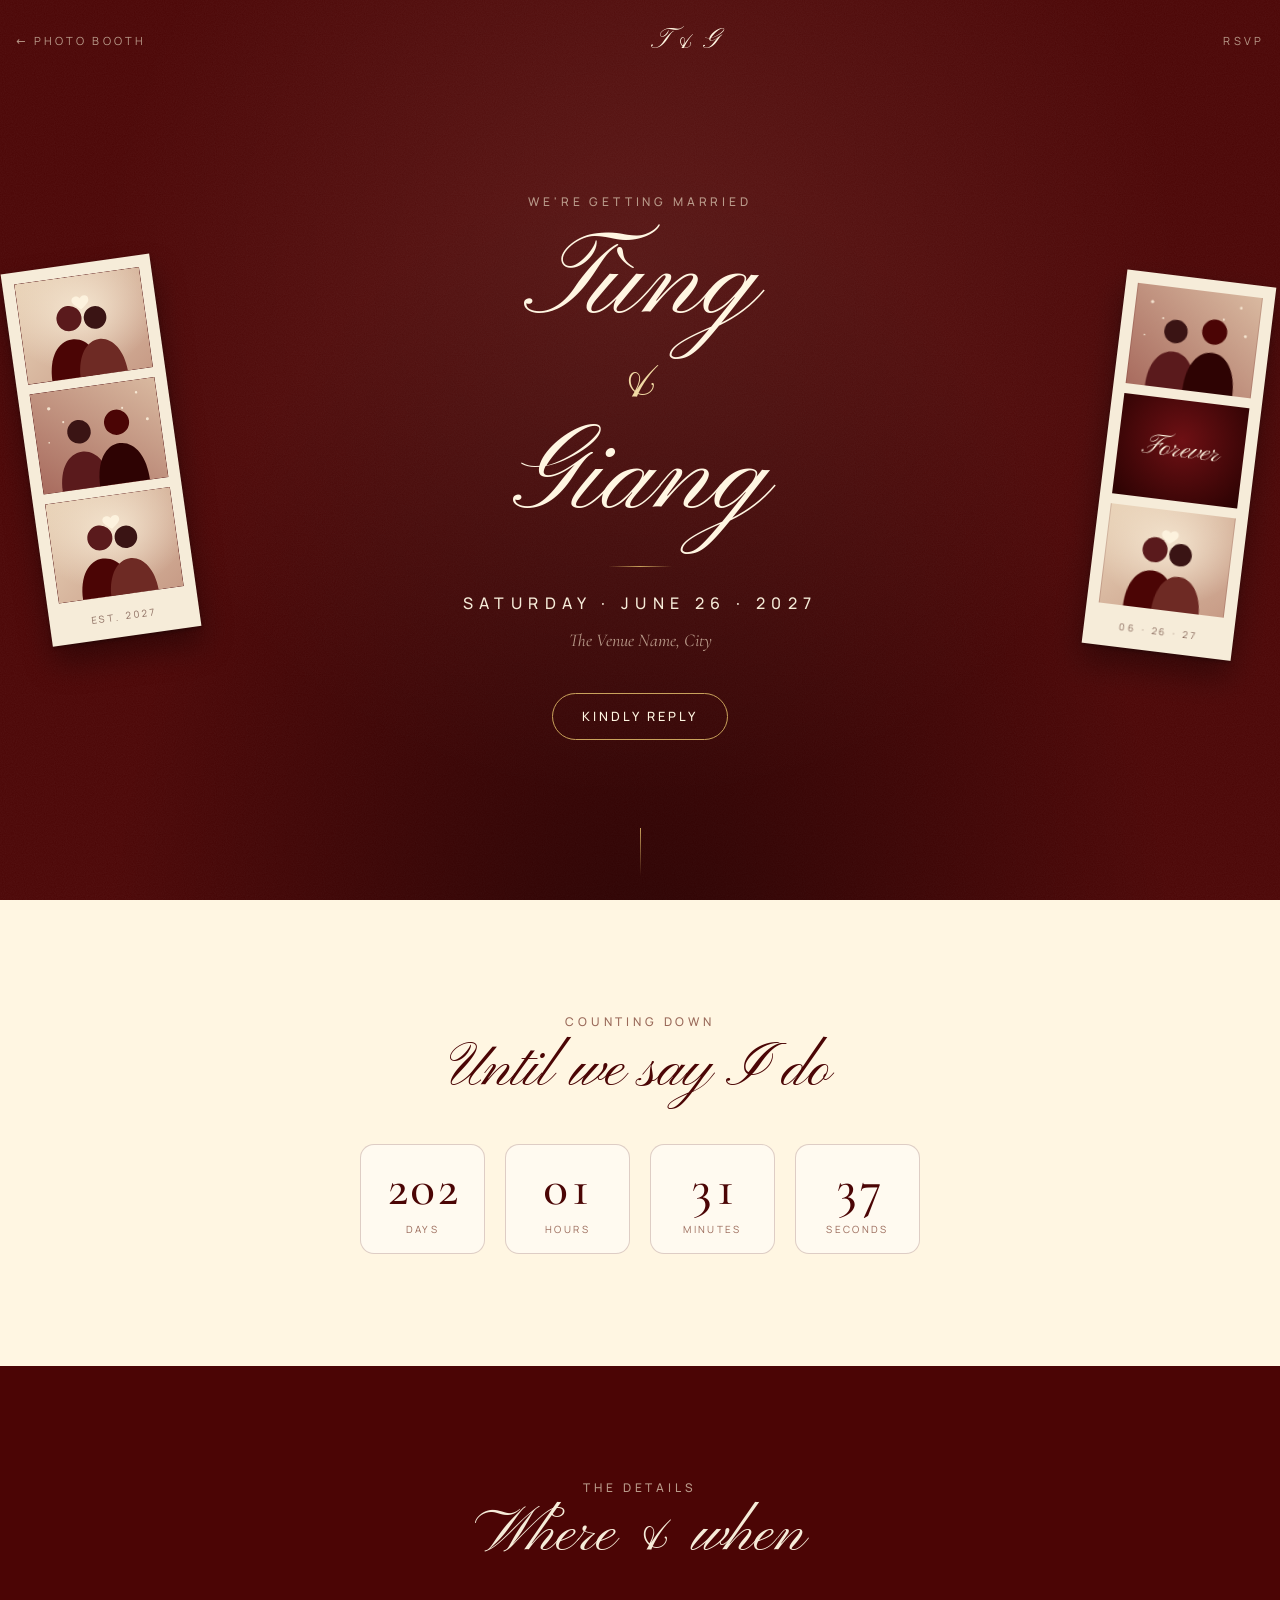
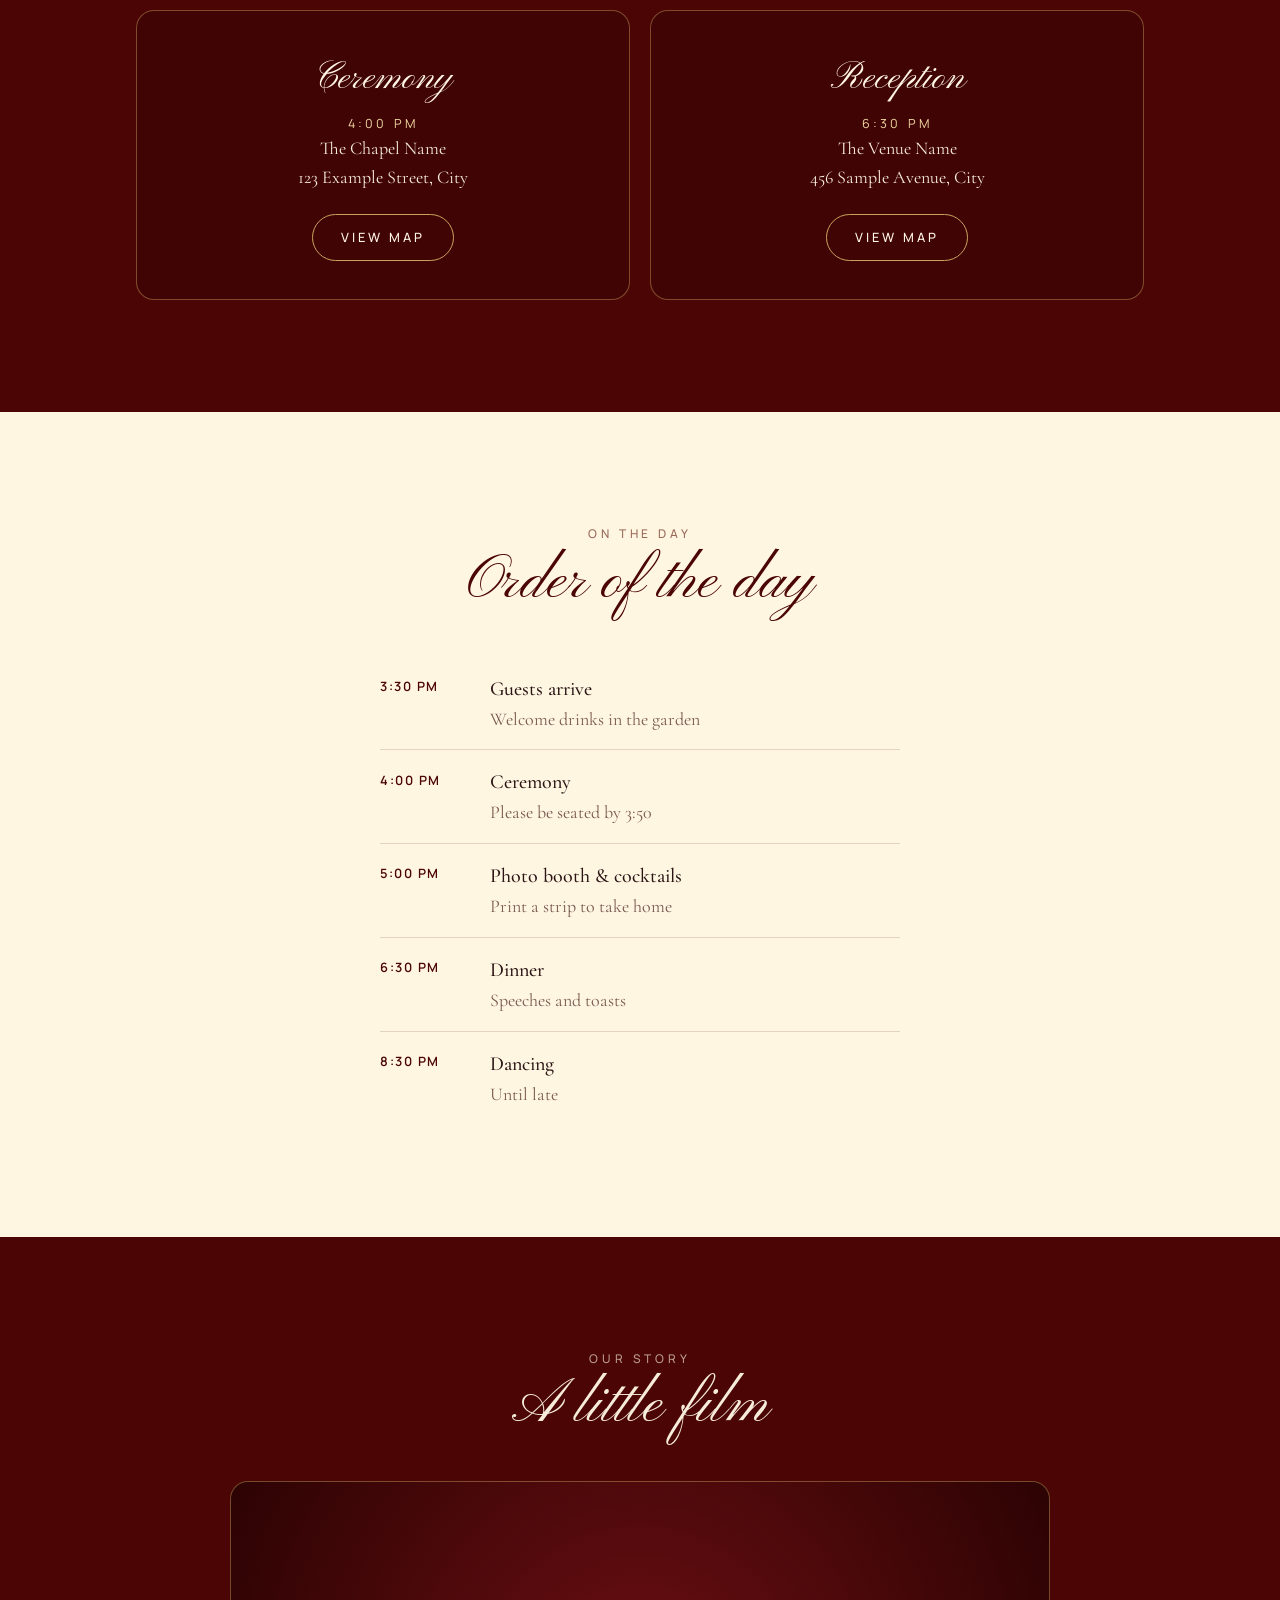
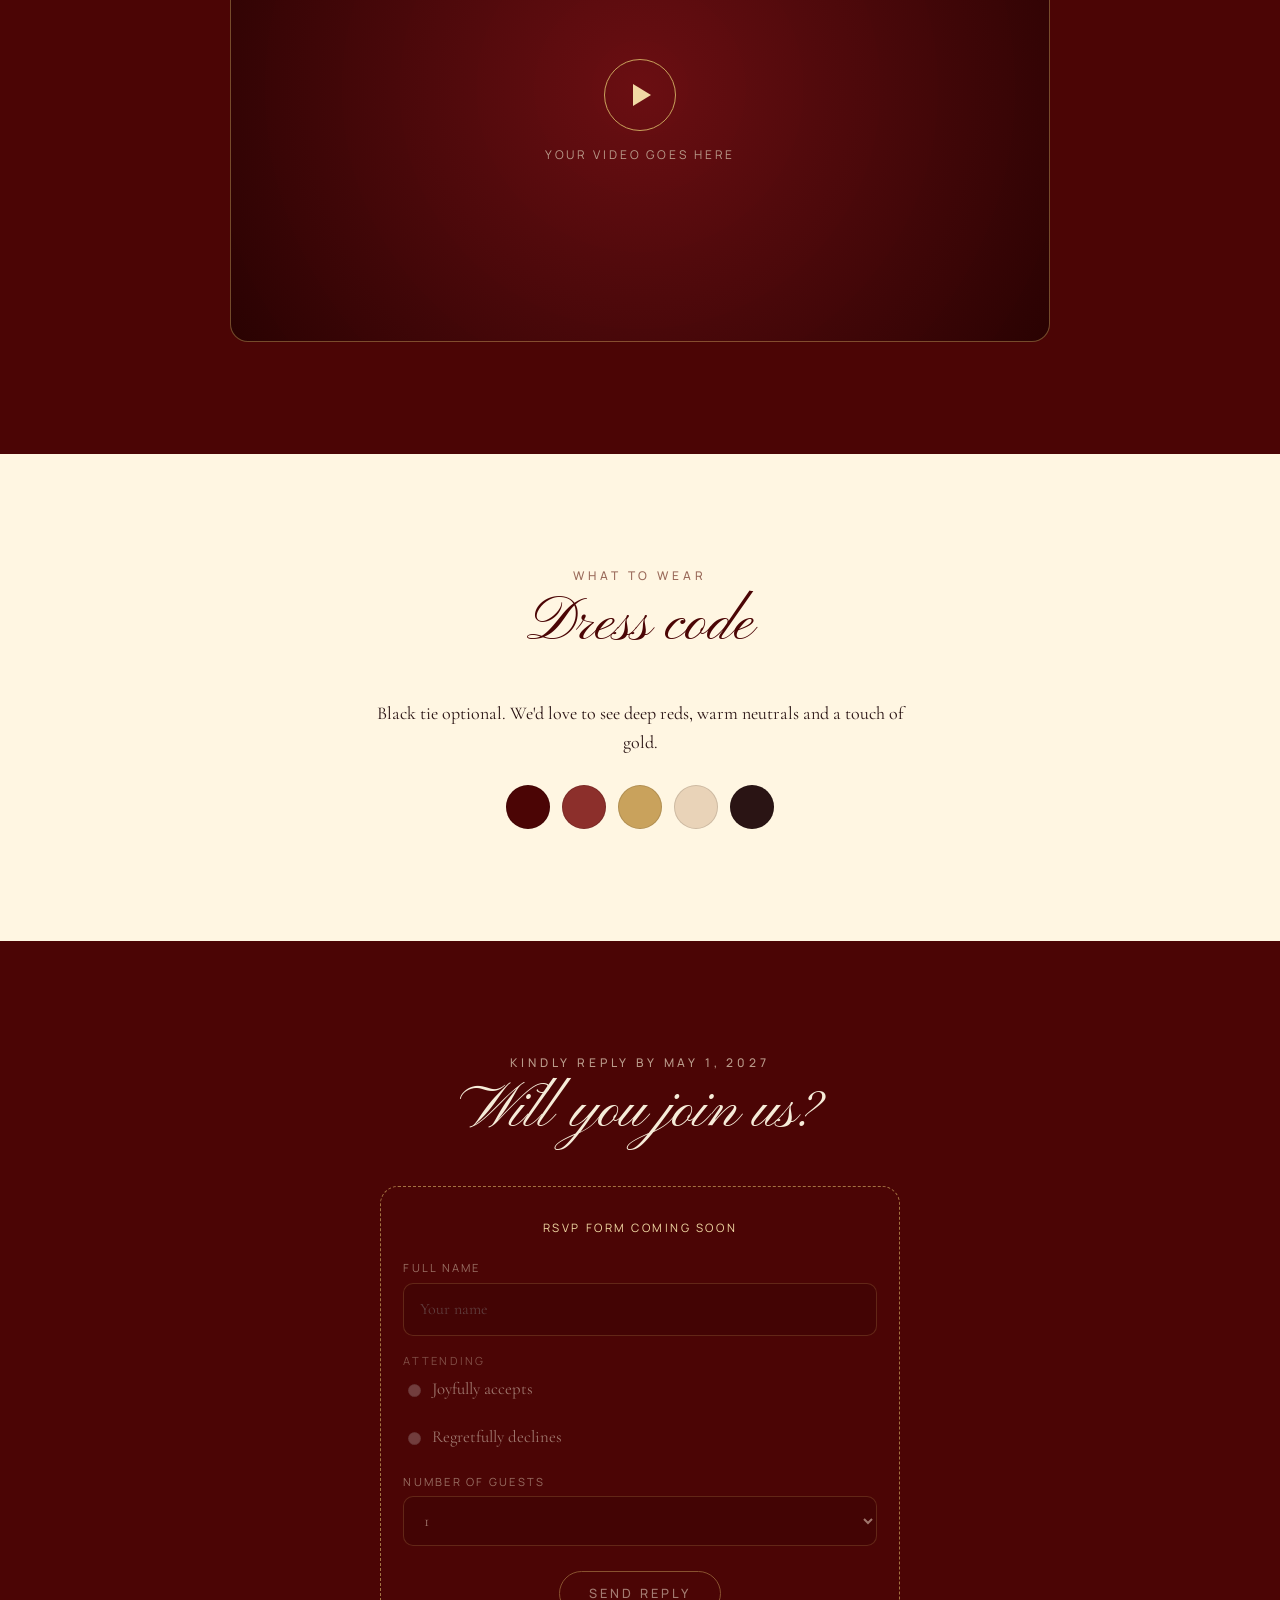
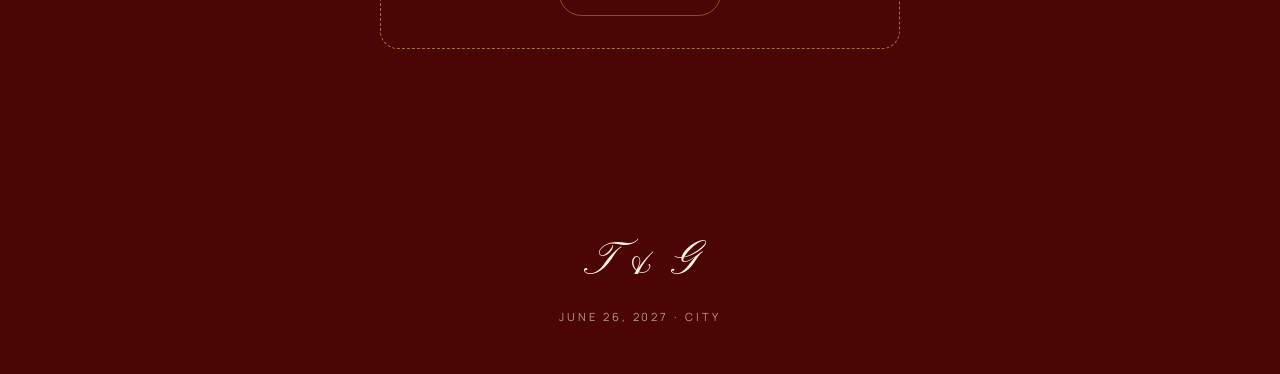
==== src/invitation.html @ 7f72bdf6 "Rebuild site as a static photo-booth save-the-date Replace the previous template clone with hand-wri" ====
<!doctype html>
<html lang="en">
<head>
  <meta charset="utf-8">
  <meta name="viewport" content="width=device-width, initial-scale=1">
  <!-- PLACEHOLDER: names -->
  <title>Tùng &amp; Giang · Invitation</title>
  <meta name="description" content="Join us for our wedding celebration.">
  <meta name="theme-color" content="#4b0505">
  <link rel="icon" href="data:image/svg+xml,%3Csvg xmlns=%27http://www.w3.org/2000/svg%27 viewBox=%270 0 64 64%27%3E%3Ccircle cx=%2732%27 cy=%2732%27 r=%2730%27 fill=%27%234b0505%27 stroke=%27%23c9a25c%27 stroke-width=%273%27/%3E%3Cpath d=%27M32 46s-14-8-14-17a7 7 0 0 1 14-2 7 7 0 0 1 14 2c0 9-14 17-14 17z%27 fill=%27%23f6ecd9%27/%3E%3C/svg%3E">
  <link rel="stylesheet" href="assets/css/fonts.css">
  <link rel="stylesheet" href="assets/css/style.css">
  <script>document.documentElement.classList.add("js");</script>
</head>
<body>
  <nav class="topbar" aria-label="Site">
    <a href="index.html">← Photo booth</a>
    <!-- PLACEHOLDER: initials -->
    <span class="monogram" aria-hidden="true">T &amp; G</span>
    <a href="#rsvp">RSVP</a>
  </nav>

  <main>
    <!-- Hero ------------------------------------------------------------- -->
    <header class="hero">
      <div class="hero__strip hero__strip--left" aria-hidden="true">
        <div class="strip">
          <div class="strip__frame"><img src="assets/img/photo-1.svg" alt=""></div>
          <div class="strip__frame"><img src="assets/img/photo-2.svg" alt=""></div>
          <div class="strip__frame"><img src="assets/img/photo-1.svg" alt=""></div>
          <p class="strip__caption">Est. 2027</p>
        </div>
      </div>

      <div>
        <p class="eyebrow" data-enter style="--i:0">We're getting married</p>
        <!-- PLACEHOLDER: names -->
        <h1 class="hero__names" data-enter style="--i:1">Tùng <span>&amp;</span> Giang</h1>
        <hr class="divider" data-enter style="--i:2">
        <!-- PLACEHOLDER: date and place -->
        <p class="hero__date" data-enter style="--i:3">Saturday · June 26 · 2027</p>
        <p class="hero__place" data-enter style="--i:4">The Venue Name, City</p>
        <div data-enter style="--i:5">
          <a class="btn" href="#rsvp">Kindly reply</a>
        </div>
      </div>

      <div class="hero__strip hero__strip--right" aria-hidden="true">
        <div class="strip">
          <div class="strip__frame"><img src="assets/img/photo-2.svg" alt=""></div>
          <div class="strip__frame strip__frame--title"><span class="script">Forever</span></div>
          <div class="strip__frame"><img src="assets/img/photo-1.svg" alt=""></div>
          <p class="strip__caption">06 · 26 · 27</p>
        </div>
      </div>

      <span class="scroll-cue" aria-hidden="true"></span>
    </header>

    <!-- Countdown -------------------------------------------------------- -->
    <section class="section section--light" aria-labelledby="countdown-title">
      <div class="container">
        <p class="eyebrow" data-reveal>Counting down</p>
        <h2 class="section__title" id="countdown-title" data-reveal>Until we say I do</h2>
        <!-- PLACEHOLDER: ceremony start, with your time-zone offset -->
        <div class="countdown" id="countdown" data-date="2027-06-26T16:00:00+07:00" data-reveal>
          <div class="countdown__unit"><span class="countdown__value" data-unit="days">--</span><span class="countdown__label">Days</span></div>
          <div class="countdown__unit"><span class="countdown__value" data-unit="hours">--</span><span class="countdown__label">Hours</span></div>
          <div class="countdown__unit"><span class="countdown__value" data-unit="minutes">--</span><span class="countdown__label">Minutes</span></div>
          <div class="countdown__unit"><span class="countdown__value" data-unit="seconds">--</span><span class="countdown__label">Seconds</span></div>
        </div>
      </div>
    </section>

    <!-- Details ---------------------------------------------------------- -->
    <section class="section" aria-labelledby="details-title">
      <div class="container">
        <p class="eyebrow" data-reveal>The details</p>
        <h2 class="section__title" id="details-title" data-reveal>Where &amp; when</h2>
        <!-- PLACEHOLDER: event details and map links -->
        <div class="cards">
          <article class="card" data-reveal>
            <h3>Ceremony</h3>
            <p class="card__time">4:00 PM</p>
            <p>The Chapel Name</p>
            <p>123 Example Street, City</p>
            <a class="btn" href="#">View map</a>
          </article>
          <article class="card" data-reveal>
            <h3>Reception</h3>
            <p class="card__time">6:30 PM</p>
            <p>The Venue Name</p>
            <p>456 Sample Avenue, City</p>
            <a class="btn" href="#">View map</a>
          </article>
        </div>
      </div>
    </section>

    <!-- Schedule --------------------------------------------------------- -->
    <section class="section section--light" aria-labelledby="schedule-title">
      <div class="container">
        <p class="eyebrow" data-reveal>On the day</p>
        <h2 class="section__title" id="schedule-title" data-reveal>Order of the day</h2>
        <!-- PLACEHOLDER: schedule -->
        <ol class="timeline" data-reveal>
          <li><time>3:30 PM</time><div><strong>Guests arrive</strong><span>Welcome drinks in the garden</span></div></li>
          <li><time>4:00 PM</time><div><strong>Ceremony</strong><span>Please be seated by 3:50</span></div></li>
          <li><time>5:00 PM</time><div><strong>Photo booth &amp; cocktails</strong><span>Print a strip to take home</span></div></li>
          <li><time>6:30 PM</time><div><strong>Dinner</strong><span>Speeches and toasts</span></div></li>
          <li><time>8:30 PM</time><div><strong>Dancing</strong><span>Until late</span></div></li>
        </ol>
      </div>
    </section>

    <!-- Video ------------------------------------------------------------ -->
    <section class="section" aria-labelledby="video-title">
      <div class="container">
        <p class="eyebrow" data-reveal>Our story</p>
        <h2 class="section__title" id="video-title" data-reveal>A little film</h2>
        <div class="video" data-reveal>
          <!-- PLACEHOLDER: replace this block with your own video, e.g.
               <video src="assets/video/our-story.mp4" poster="assets/img/poster.jpg" controls playsinline preload="metadata"></video> -->
          <div class="video__placeholder">
            <span class="video__play" aria-hidden="true"></span>
            <span>Your video goes here</span>
          </div>
        </div>
      </div>
    </section>

    <!-- Dress code ------------------------------------------------------- -->
    <section class="section section--light" aria-labelledby="dress-title">
      <div class="container">
        <p class="eyebrow" data-reveal>What to wear</p>
        <h2 class="section__title" id="dress-title" data-reveal>Dress code</h2>
        <!-- PLACEHOLDER: dress code -->
        <p class="prose" data-reveal>Black tie optional. We'd love to see deep reds, warm neutrals and a touch of gold.</p>
        <ul class="swatches" aria-label="Suggested colours" data-reveal>
          <li style="background:#4b0505" title="Burgundy"></li>
          <li style="background:#8c2f2b" title="Garnet"></li>
          <li style="background:#c9a25c" title="Antique gold"></li>
          <li style="background:#e9d3b8" title="Champagne"></li>
          <li style="background:#2a1414" title="Espresso"></li>
        </ul>
      </div>
    </section>

    <!-- RSVP (placeholder) ----------------------------------------------- -->
    <section class="section" id="rsvp" aria-labelledby="rsvp-title">
      <div class="container">
        <p class="eyebrow" data-reveal>Kindly reply by May 1, 2027</p>
        <h2 class="section__title" id="rsvp-title" data-reveal>Will you join us?</h2>
        <!-- PLACEHOLDER: not connected yet — wire up to a form service later -->
        <form class="rsvp" data-reveal onsubmit="return false">
          <p class="rsvp__note">RSVP form coming soon</p>
          <fieldset disabled>
            <div class="field">
              <label for="rsvp-name">Full name</label>
              <input id="rsvp-name" name="name" type="text" autocomplete="name" placeholder="Your name">
            </div>
            <fieldset class="field field--choice">
              <legend>Attending</legend>
              <label><input type="radio" name="attending" value="yes"> Joyfully accepts</label>
              <label><input type="radio" name="attending" value="no"> Regretfully declines</label>
            </fieldset>
            <div class="field">
              <label for="rsvp-guests">Number of guests</label>
              <select id="rsvp-guests" name="guests">
                <option>1</option>
                <option>2</option>
              </select>
            </div>
            <button class="btn" type="submit">Send reply</button>
          </fieldset>
        </form>
      </div>
    </section>
  </main>

  <footer class="footer">
    <!-- PLACEHOLDER: initials -->
    <span class="monogram" aria-hidden="true">T &amp; G</span>
    <p>June 26, 2027 · City</p>
  </footer>

  <script src="assets/js/invitation.js"></script>
</body>
</html>
---- src/assets/css/fonts.css ----
/* Open-licence fonts (SIL OFL 1.1) from Google Fonts, self-hosted. */
@font-face {
  font-family: 'Cormorant Garamond';
  font-style: italic;
  font-weight: 400;
  font-display: swap;
  src: url(../fonts/cormorant-garamond-italic-400-latin-ext.woff2) format('woff2');
  unicode-range: U+0100-02BA, U+02BD-02C5, U+02C7-02CC, U+02CE-02D7, U+02DD-02FF, U+0304, U+0308, U+0329, U+1D00-1DBF, U+1E00-1E9F, U+1EF2-1EFF, U+2020, U+20A0-20AB, U+20AD-20C0, U+2113, U+2C60-2C7F, U+A720-A7FF;
}
@font-face {
  font-family: 'Cormorant Garamond';
  font-style: italic;
  font-weight: 400;
  font-display: swap;
  src: url(../fonts/cormorant-garamond-italic-400-latin.woff2) format('woff2');
  unicode-range: U+0000-00FF, U+0131, U+0152-0153, U+02BB-02BC, U+02C6, U+02DA, U+02DC, U+0304, U+0308, U+0329, U+2000-206F, U+20AC, U+2122, U+2191, U+2193, U+2212, U+2215, U+FEFF, U+FFFD;
}
@font-face {
  font-family: 'Cormorant Garamond';
  font-style: normal;
  font-weight: 400;
  font-display: swap;
  src: url(../fonts/cormorant-garamond-normal-400-latin-ext.woff2) format('woff2');
  unicode-range: U+0100-02BA, U+02BD-02C5, U+02C7-02CC, U+02CE-02D7, U+02DD-02FF, U+0304, U+0308, U+0329, U+1D00-1DBF, U+1E00-1E9F, U+1EF2-1EFF, U+2020, U+20A0-20AB, U+20AD-20C0, U+2113, U+2C60-2C7F, U+A720-A7FF;
}
@font-face {
  font-family: 'Cormorant Garamond';
  font-style: normal;
  font-weight: 400;
  font-display: swap;
  src: url(../fonts/cormorant-garamond-normal-400-latin.woff2) format('woff2');
  unicode-range: U+0000-00FF, U+0131, U+0152-0153, U+02BB-02BC, U+02C6, U+02DA, U+02DC, U+0304, U+0308, U+0329, U+2000-206F, U+20AC, U+2122, U+2191, U+2193, U+2212, U+2215, U+FEFF, U+FFFD;
}
@font-face {
  font-family: 'Cormorant Garamond';
  font-style: normal;
  font-weight: 500;
  font-display: swap;
  src: url(../fonts/cormorant-garamond-normal-500-latin-ext.woff2) format('woff2');
  unicode-range: U+0100-02BA, U+02BD-02C5, U+02C7-02CC, U+02CE-02D7, U+02DD-02FF, U+0304, U+0308, U+0329, U+1D00-1DBF, U+1E00-1E9F, U+1EF2-1EFF, U+2020, U+20A0-20AB, U+20AD-20C0, U+2113, U+2C60-2C7F, U+A720-A7FF;
}
@font-face {
  font-family: 'Cormorant Garamond';
  font-style: normal;
  font-weight: 500;
  font-display: swap;
  src: url(../fonts/cormorant-garamond-normal-500-latin.woff2) format('woff2');
  unicode-range: U+0000-00FF, U+0131, U+0152-0153, U+02BB-02BC, U+02C6, U+02DA, U+02DC, U+0304, U+0308, U+0329, U+2000-206F, U+20AC, U+2122, U+2191, U+2193, U+2212, U+2215, U+FEFF, U+FFFD;
}
@font-face {
  font-family: 'Manrope';
  font-style: normal;
  font-weight: 300;
  font-display: swap;
  src: url(../fonts/manrope-normal-300-latin-ext.woff2) format('woff2');
  unicode-range: U+0100-02BA, U+02BD-02C5, U+02C7-02CC, U+02CE-02D7, U+02DD-02FF, U+0304, U+0308, U+0329, U+1D00-1DBF, U+1E00-1E9F, U+1EF2-1EFF, U+2020, U+20A0-20AB, U+20AD-20C0, U+2113, U+2C60-2C7F, U+A720-A7FF;
}
@font-face {
  font-family: 'Manrope';
  font-style: normal;
  font-weight: 300;
  font-display: swap;
  src: url(../fonts/manrope-normal-300-latin.woff2) format('woff2');
  unicode-range: U+0000-00FF, U+0131, U+0152-0153, U+02BB-02BC, U+02C6, U+02DA, U+02DC, U+0304, U+0308, U+0329, U+2000-206F, U+20AC, U+2122, U+2191, U+2193, U+2212, U+2215, U+FEFF, U+FFFD;
}
@font-face {
  font-family: 'Manrope';
  font-style: normal;
  font-weight: 400;
  font-display: swap;
  src: url(../fonts/manrope-normal-400-latin-ext.woff2) format('woff2');
  unicode-range: U+0100-02BA, U+02BD-02C5, U+02C7-02CC, U+02CE-02D7, U+02DD-02FF, U+0304, U+0308, U+0329, U+1D00-1DBF, U+1E00-1E9F, U+1EF2-1EFF, U+2020, U+20A0-20AB, U+20AD-20C0, U+2113, U+2C60-2C7F, U+A720-A7FF;
}
@font-face {
  font-family: 'Manrope';
  font-style: normal;
  font-weight: 400;
  font-display: swap;
  src: url(../fonts/manrope-normal-400-latin.woff2) format('woff2');
  unicode-range: U+0000-00FF, U+0131, U+0152-0153, U+02BB-02BC, U+02C6, U+02DA, U+02DC, U+0304, U+0308, U+0329, U+2000-206F, U+20AC, U+2122, U+2191, U+2193, U+2212, U+2215, U+FEFF, U+FFFD;
}
@font-face {
  font-family: 'Manrope';
  font-style: normal;
  font-weight: 500;
  font-display: swap;
  src: url(../fonts/manrope-normal-500-latin-ext.woff2) format('woff2');
  unicode-range: U+0100-02BA, U+02BD-02C5, U+02C7-02CC, U+02CE-02D7, U+02DD-02FF, U+0304, U+0308, U+0329, U+1D00-1DBF, U+1E00-1E9F, U+1EF2-1EFF, U+2020, U+20A0-20AB, U+20AD-20C0, U+2113, U+2C60-2C7F, U+A720-A7FF;
}
@font-face {
  font-family: 'Manrope';
  font-style: normal;
  font-weight: 500;
  font-display: swap;
  src: url(../fonts/manrope-normal-500-latin.woff2) format('woff2');
  unicode-range: U+0000-00FF, U+0131, U+0152-0153, U+02BB-02BC, U+02C6, U+02DA, U+02DC, U+0304, U+0308, U+0329, U+2000-206F, U+20AC, U+2122, U+2191, U+2193, U+2212, U+2215, U+FEFF, U+FFFD;
}
@font-face {
  font-family: 'Manrope';
  font-style: normal;
  font-weight: 600;
  font-display: swap;
  src: url(../fonts/manrope-normal-600-latin-ext.woff2) format('woff2');
  unicode-range: U+0100-02BA, U+02BD-02C5, U+02C7-02CC, U+02CE-02D7, U+02DD-02FF, U+0304, U+0308, U+0329, U+1D00-1DBF, U+1E00-1E9F, U+1EF2-1EFF, U+2020, U+20A0-20AB, U+20AD-20C0, U+2113, U+2C60-2C7F, U+A720-A7FF;
}
@font-face {
  font-family: 'Manrope';
  font-style: normal;
  font-weight: 600;
  font-display: swap;
  src: url(../fonts/manrope-normal-600-latin.woff2) format('woff2');
  unicode-range: U+0000-00FF, U+0131, U+0152-0153, U+02BB-02BC, U+02C6, U+02DA, U+02DC, U+0304, U+0308, U+0329, U+2000-206F, U+20AC, U+2122, U+2191, U+2193, U+2212, U+2215, U+FEFF, U+FFFD;
}
@font-face {
  font-family: 'Pinyon Script';
  font-style: normal;
  font-weight: 400;
  font-display: swap;
  src: url(../fonts/pinyon-script-normal-400-latin-ext.woff2) format('woff2');
  unicode-range: U+0100-02BA, U+02BD-02C5, U+02C7-02CC, U+02CE-02D7, U+02DD-02FF, U+0304, U+0308, U+0329, U+1D00-1DBF, U+1E00-1E9F, U+1EF2-1EFF, U+2020, U+20A0-20AB, U+20AD-20C0, U+2113, U+2C60-2C7F, U+A720-A7FF;
}
@font-face {
  font-family: 'Pinyon Script';
  font-style: normal;
  font-weight: 400;
  font-display: swap;
  src: url(../fonts/pinyon-script-normal-400-latin.woff2) format('woff2');
  unicode-range: U+0000-00FF, U+0131, U+0152-0153, U+02BB-02BC, U+02C6, U+02DA, U+02DC, U+0304, U+0308, U+0329, U+2000-206F, U+20AC, U+2122, U+2191, U+2193, U+2212, U+2215, U+FEFF, U+FFFD;
}
@font-face {
  font-family: 'Oranienbaum';
  font-style: normal;
  font-weight: 400;
  font-display: swap;
  src: url(../fonts/oranienbaum-normal-400-latin-ext.woff2) format('woff2');
  unicode-range: U+0100-02BA, U+02BD-02C5, U+02C7-02CC, U+02CE-02D7, U+02DD-02FF, U+0304, U+0308, U+0329, U+1D00-1DBF, U+1E00-1E9F, U+1EF2-1EFF, U+2020, U+20A0-20AB, U+20AD-20C0, U+2113, U+2C60-2C7F, U+A720-A7FF;
}
@font-face {
  font-family: 'Oranienbaum';
  font-style: normal;
  font-weight: 400;
  font-display: swap;
  src: url(../fonts/oranienbaum-normal-400-latin.woff2) format('woff2');
  unicode-range: U+0000-00FF, U+0131, U+0152-0153, U+02BB-02BC, U+02C6, U+02DA, U+02DC, U+0304, U+0308, U+0329, U+2000-206F, U+20AC, U+2122, U+2191, U+2193, U+2212, U+2215, U+FEFF, U+FFFD;
}
---- src/assets/css/style.css ----
/* ==========================================================================
   Wedding site — shared styles
   Booth page (index.html) + invitation page (invitation.html)
   ========================================================================== */

:root {
  --burgundy: #4b0505;
  --burgundy-deep: #2a0202;
  --wine: #6e1014;
  --cream: #f6ecd9;
  --cream-soft: #fff6e2;
  --ink: #2a1414;
  --muted: #b99a8a;
  --brass-light: #f1d9a4;
  --brass: #c9a25c;
  --brass-dark: #7d5a24;

  --font-script: "Pinyon Script", cursive;
  --font-serif: "Cormorant Garamond", Georgia, serif;
  --font-sans: "Manrope", system-ui, sans-serif;

  --ease-out: cubic-bezier(0.22, 1, 0.36, 1);
}

*,
*::before,
*::after {
  box-sizing: border-box;
}

html {
  -webkit-text-size-adjust: 100%;
}

body {
  margin: 0;
  min-height: 100vh;
  min-height: 100dvh;
  background-color: var(--burgundy);
  /* soft vignette + fine paper grain */
  background-image:
    radial-gradient(ellipse at 50% 30%, rgba(255, 220, 200, 0.08), transparent 60%),
    radial-gradient(ellipse at 50% 120%, rgba(0, 0, 0, 0.45), transparent 60%),
    url("data:image/svg+xml,%3Csvg xmlns='http://www.w3.org/2000/svg' width='160' height='160'%3E%3Cfilter id='n'%3E%3CfeTurbulence type='fractalNoise' baseFrequency='0.9' numOctaves='2' stitchTiles='stitch'/%3E%3CfeColorMatrix values='0 0 0 0 1 0 0 0 0 1 0 0 0 0 1 0 0 0 0.05 0'/%3E%3C/filter%3E%3Crect width='100%25' height='100%25' filter='url(%23n)'/%3E%3C/svg%3E");
  background-attachment: fixed;
  color: var(--cream);
  font-family: var(--font-serif);
  font-size: 1.125rem;
  line-height: 1.6;
}

img {
  display: block;
  max-width: 100%;
}

a {
  color: inherit;
}

:focus-visible {
  outline: 2px solid var(--brass-light);
  outline-offset: 3px;
}

.eyebrow {
  margin: 0;
  font-family: var(--font-sans);
  font-size: 0.75rem;
  font-weight: 500;
  letter-spacing: 0.32em;
  text-transform: uppercase;
  color: var(--muted);
}

.script {
  font-family: var(--font-script);
  font-weight: 400;
  line-height: 1.1;
}

/* Buttons ----------------------------------------------------------------- */

.btn {
  display: inline-flex;
  align-items: center;
  justify-content: center;
  gap: 0.6em;
  padding: 0.95em 2.2em;
  border: 1px solid var(--brass);
  border-radius: 999px;
  background: transparent;
  color: var(--cream-soft);
  font-family: var(--font-sans);
  font-size: 0.8rem;
  font-weight: 500;
  letter-spacing: 0.24em;
  text-transform: uppercase;
  text-decoration: none;
  cursor: pointer;
  transition: background-color 0.3s, color 0.3s, transform 0.3s var(--ease-out);
}

.btn:hover {
  background: var(--brass);
  color: var(--burgundy-deep);
}

.btn:active {
  transform: translateY(1px);
}

/* ==========================================================================
   Photo strip (used on both pages)
   ========================================================================== */

.strip {
  --strip-w: 200px;
  width: var(--strip-w);
  margin: 0;
  padding: 12px 12px 0;
  background: var(--cream);
  box-shadow: 0 18px 30px rgba(0, 0, 0, 0.35), 0 2px 4px rgba(0, 0, 0, 0.25);
  color: var(--ink);
}

.strip__frame {
  position: relative;
  aspect-ratio: 5 / 4;
  margin-bottom: 10px;
  overflow: hidden;
  background: var(--burgundy);
}

.strip__frame img {
  width: 100%;
  height: 100%;
  object-fit: cover;
}

.strip__frame--title {
  display: grid;
  place-items: center;
  background:
    radial-gradient(circle at 50% 40%, var(--wine), var(--burgundy-deep));
  color: var(--cream-soft);
  text-align: center;
}

.strip__frame--title .script {
  font-size: calc(var(--strip-w) * 0.19);
}

.strip__caption {
  margin: 0;
  padding: 4px 0 12px;
  font-family: var(--font-sans);
  font-size: 0.6rem;
  letter-spacing: 0.3em;
  text-align: center;
  text-transform: uppercase;
  color: #8a6b5e;
}

/* ==========================================================================
   Booth page — a steel shadow box holding the photo strip
   ========================================================================== */

.booth {
  display: flex;
  flex-direction: column;
  align-items: center;
  justify-content: center;
  gap: clamp(1.25rem, 3.5vh, 2rem);
  min-height: 100vh;
  min-height: 100dvh;
  padding: clamp(2rem, 5vh, 3rem) 16px;
  text-align: center;
}

.booth__intro .eyebrow {
  font-size: clamp(0.95rem, 3.2vw, 1.25rem);
  font-weight: 500;
  letter-spacing: 0.06em;
  color: var(--cream-soft);
}

.booth__intro .script {
  margin: 0.1rem 0 0;
  font-size: clamp(2.8rem, 10vw, 3.6rem);
  color: var(--cream-soft);
}

/* Steel shadow box (frame.png), with the strip sitting inside the recess */
.shadowbox {
  --box-w: min(240px, 62vw);
  position: relative;
  width: var(--box-w);
  aspect-ratio: 408 / 799;
  filter: drop-shadow(0 18px 30px rgba(0, 0, 0, 0.5));
}

.shadowbox__frame {
  width: 100%;
  height: 100%;
}

/* Clips the strip to the opening of the box while it drops in */
.shadowbox__recess {
  position: absolute;
  /* top edge = the inner lip of the bezel, where the strip comes out */
  inset: 11% 11.5% 4% 11.5%;
  overflow: hidden;
}

.shadowbox .strip {
  --strip-w: calc(var(--box-w) * 0.39);
  /* resting distance below the lip, so the strip's bottom edge sits on the
     floor line of the box (~89% down the frame) */
  --rest: calc(var(--box-w) * 0.255);
  position: absolute;
  top: 0;
  left: 50%;
  padding: calc(var(--strip-w) * 0.04) calc(var(--strip-w) * 0.04) calc(var(--strip-w) * 0.2);
  background: #f4f4f2;
  box-shadow: 0 6px 12px rgba(0, 0, 0, 0.45), 0 1px 2px rgba(0, 0, 0, 0.35);
  transform: translate(-50%, var(--rest));
  transform-origin: 50% 0;
}

.shadowbox .strip__frame {
  aspect-ratio: 1 / 0.74;
  margin-bottom: calc(var(--strip-w) * 0.04);
  background: #222;
}

.shadowbox .strip__frame img {
  /* trims the thin edge lines left on the source photos */
  transform: scale(1.04);
}

/* Strip prints out of the lip: the rollers push it in short, even jerks with
   pauses, then it falls free under gravity and settles with a small bounce. */
.js .shadowbox .strip {
  animation: print-feed 3.8s linear 0.5s both;
}

@keyframes print-feed {
  0%   { transform: translate(-50%, -100%); }
  12%  { transform: translate(-50%, -100%); animation-timing-function: ease-in; } /* motor spins up */
  /* first pushes are short and slow while the rollers grip */
  22%  { transform: translate(-50%, -91%); }
  26%  { transform: translate(-50%, -91%); }
  35%  { transform: translate(-50%, -78%) rotate(0.15deg); }
  39%  { transform: translate(-50%, -78%) rotate(0.15deg); }
  47%  { transform: translate(-50%, -61%) rotate(-0.1deg); }
  50%  { transform: translate(-50%, -61%) rotate(-0.1deg); }
  57%  { transform: translate(-50%, -42%) rotate(0.2deg); }
  60%  { transform: translate(-50%, -42%) rotate(0.2deg); }
  66%  { transform: translate(-50%, -23%) rotate(-0.15deg); }
  68%  { transform: translate(-50%, -23%) rotate(-0.15deg); }
  73%  { transform: translate(-50%, -5%) rotate(0.25deg); }
  76%  { transform: translate(-50%, -5%) rotate(0.25deg); animation-timing-function: cubic-bezier(0.55, 0, 1, 0.45); }
  /* released: falls to rest */
  86%  { transform: translate(-50%, var(--rest)) rotate(-0.9deg); animation-timing-function: ease-out; }
  91%  { transform: translate(-50%, calc(var(--rest) - 4px)) rotate(0.5deg); animation-timing-function: ease-in; }
  95%  { transform: translate(-50%, var(--rest)) rotate(-0.25deg); animation-timing-function: ease-out; }
  98%  { transform: translate(-50%, calc(var(--rest) - 1px)) rotate(0.1deg); }
  100% { transform: translate(-50%, var(--rest)); }
}

.booth__date {
  margin: 0;
  font-family: "Oranienbaum", var(--font-serif);
  font-size: clamp(2.8rem, 11vw, 3.6rem);
  font-weight: 400;
  line-height: 1;
  letter-spacing: 0.01em;
  color: var(--cream-soft);
}

.btn--square {
  border-color: rgba(255, 246, 226, 0.75);
  border-radius: 0;
  padding: 0.95em 1.6em;
  font-size: 0.95rem;
  letter-spacing: 0.08em;
}

.btn--square:hover {
  background: var(--cream-soft);
  border-color: var(--cream-soft);
}

/* Date and button follow the strip in */
.js .booth [data-after] {
  opacity: 0;
  transform: translateY(10px);
  animation: enter 0.9s var(--ease-out) forwards;
  animation-delay: calc(0.3s + var(--i, 0) * 0.2s);
}

/* ==========================================================================
   Invitation page
   ========================================================================== */

.container {
  width: min(1040px, 100%);
  margin-inline: auto;
  padding-inline: 16px;
}

.section {
  padding-block: clamp(4rem, 10vw, 7rem);
  text-align: center;
}

.section--light {
  background: var(--cream-soft);
  color: var(--ink);
}

.section--light .eyebrow {
  color: #9a6a5a;
}

.section__title {
  margin: 0.4rem 0 2.5rem;
  font-family: var(--font-script);
  font-size: clamp(2.6rem, 7vw, 3.8rem);
  font-weight: 400;
  line-height: 1.1;
}

.section--light .section__title {
  color: var(--burgundy);
}

.divider {
  width: 64px;
  height: 1px;
  margin: 1.5rem auto;
  border: 0;
  background: linear-gradient(90deg, transparent, var(--brass), transparent);
}

/* Top bar */
.topbar {
  position: absolute;
  inset: 0 0 auto;
  z-index: 5;
  display: flex;
  justify-content: space-between;
  align-items: center;
  padding: 18px 16px;
  font-family: var(--font-sans);
  font-size: 0.7rem;
  letter-spacing: 0.28em;
  text-transform: uppercase;
}

.topbar a {
  color: var(--muted);
  text-decoration: none;
}

.topbar a:hover {
  color: var(--cream-soft);
}

.monogram {
  font-family: var(--font-script);
  font-size: 1.8rem;
  letter-spacing: 0;
  text-transform: none;
  color: var(--cream-soft);
}

/* Hero */
.hero {
  position: relative;
  display: grid;
  place-items: center;
  min-height: 100vh;
  min-height: 100svh;
  padding: 6rem 16px 4rem;
  overflow: hidden;
  text-align: center;
}

.hero__names {
  margin: 0.6rem 0 0.2rem;
  font-family: var(--font-script);
  font-size: clamp(3.4rem, 13vw, 7.5rem);
  font-weight: 400;
  line-height: 1.05;
  color: var(--cream-soft);
}

.hero__names span {
  display: block;
  font-size: 0.55em;
  color: var(--brass-light);
}

.hero__date {
  margin: 0;
  font-family: var(--font-sans);
  font-size: clamp(0.85rem, 2.4vw, 1rem);
  font-weight: 500;
  letter-spacing: 0.4em;
  text-transform: uppercase;
}

.hero__place {
  margin: 0.6rem 0 2.4rem;
  font-style: italic;
  color: var(--muted);
}

.hero__strip {
  position: absolute;
  top: 50%;
  display: none;
}

.hero__strip .strip {
  --strip-w: 150px;
}

.hero__strip--left {
  left: max(2vw, 16px);
  transform: translateY(-50%) rotate(-8deg);
}

.hero__strip--right {
  right: max(2vw, 16px);
  transform: translateY(-46%) rotate(7deg);
}

@media (min-width: 900px) {
  .hero__strip {
    display: block;
  }
}

.scroll-cue {
  position: absolute;
  bottom: 24px;
  left: 50%;
  width: 1px;
  height: 48px;
  background: linear-gradient(var(--brass), transparent);
  animation: cue 2.4s var(--ease-out) infinite;
}

@keyframes cue {
  0% { transform: translateX(-50%) scaleY(0); transform-origin: top; }
  50% { transform: translateX(-50%) scaleY(1); transform-origin: top; }
  51% { transform-origin: bottom; }
  100% { transform: translateX(-50%) scaleY(0); transform-origin: bottom; }
}

/* Countdown */
.countdown {
  display: grid;
  grid-template-columns: repeat(4, minmax(0, 1fr));
  gap: clamp(8px, 2vw, 20px);
  max-width: 560px;
  margin: 0 auto;
}

.countdown__unit {
  padding: 1.1rem 0.4rem 0.9rem;
  border: 1px solid rgba(75, 5, 5, 0.18);
  border-radius: 14px;
  background: #fffaf0;
}

.countdown__value {
  display: block;
  font-family: var(--font-serif);
  font-size: clamp(2rem, 7vw, 3.2rem);
  font-weight: 500;
  line-height: 1;
  font-variant-numeric: tabular-nums;
  color: var(--burgundy);
}

.countdown__label {
  display: block;
  margin-top: 0.5rem;
  font-family: var(--font-sans);
  font-size: 0.62rem;
  letter-spacing: 0.24em;
  text-transform: uppercase;
  color: #9a6a5a;
}

.countdown__done {
  margin: 0;
  font-family: var(--font-script);
  font-size: 2.6rem;
  color: var(--burgundy);
}

/* Event cards */
.cards {
  display: grid;
  gap: 20px;
  text-align: center;
}

@media (min-width: 720px) {
  .cards {
    grid-template-columns: 1fr 1fr;
  }
}

.card {
  padding: 2.4rem 1.6rem;
  border: 1px solid rgba(201, 162, 92, 0.45);
  border-radius: 18px;
  background: rgba(0, 0, 0, 0.12);
}

.card h3 {
  margin: 0 0 0.2rem;
  font-family: var(--font-script);
  font-size: 2.4rem;
  font-weight: 400;
  color: var(--cream-soft);
}

.card__time {
  margin: 0 0 1rem;
  font-family: var(--font-sans);
  font-size: 0.78rem;
  letter-spacing: 0.26em;
  text-transform: uppercase;
  color: var(--brass-light);
}

.card p {
  margin: 0;
}

.card .btn {
  margin-top: 1.4rem;
}

/* Timeline */
.timeline {
  max-width: 520px;
  margin: 0 auto;
  padding: 0;
  list-style: none;
  text-align: left;
}

.timeline li {
  display: grid;
  grid-template-columns: 92px 1fr;
  gap: 18px;
  padding: 1rem 0;
  border-bottom: 1px solid rgba(75, 5, 5, 0.14);
}

.timeline li:last-child {
  border-bottom: 0;
}

.timeline time {
  font-family: var(--font-sans);
  font-size: 0.8rem;
  font-weight: 600;
  letter-spacing: 0.12em;
  color: var(--burgundy);
  padding-top: 0.25em;
}

.timeline strong {
  display: block;
  font-weight: 500;
  font-size: 1.25rem;
}

.timeline span {
  color: #7a5a50;
}

/* Video placeholder */
.video {
  position: relative;
  display: grid;
  place-items: center;
  aspect-ratio: 16 / 9;
  max-width: 820px;
  margin: 0 auto;
  overflow: hidden;
  border: 1px solid rgba(201, 162, 92, 0.45);
  border-radius: 18px;
  background:
    radial-gradient(circle at 50% 45%, rgba(110, 16, 20, 0.9), var(--burgundy-deep));
}

.video video,
.video iframe {
  position: absolute;
  inset: 0;
  width: 100%;
  height: 100%;
  border: 0;
  object-fit: cover;
}

.video__placeholder {
  display: grid;
  justify-items: center;
  gap: 0.9rem;
  color: var(--muted);
  font-family: var(--font-sans);
  font-size: 0.75rem;
  letter-spacing: 0.24em;
  text-transform: uppercase;
}

.video__play {
  display: grid;
  place-items: center;
  width: 72px;
  height: 72px;
  border: 1px solid var(--brass);
  border-radius: 50%;
}

.video__play::before {
  content: "";
  margin-left: 5px;
  border-style: solid;
  border-width: 11px 0 11px 18px;
  border-color: transparent transparent transparent var(--brass-light);
}

/* Dress code swatches */
.swatches {
  display: flex;
  justify-content: center;
  gap: 12px;
  margin: 1.8rem 0 0;
  padding: 0;
  list-style: none;
}

.swatches li {
  width: 44px;
  height: 44px;
  border-radius: 50%;
  box-shadow: inset 0 0 0 1px rgba(0, 0, 0, 0.12);
}

.prose {
  max-width: 560px;
  margin: 0 auto;
}

/* RSVP placeholder */
.rsvp {
  max-width: 520px;
  margin: 0 auto;
  padding: 2rem 1.4rem;
  border: 1px dashed rgba(201, 162, 92, 0.7);
  border-radius: 18px;
  text-align: left;
}

.rsvp__note {
  margin: 0 0 1.4rem;
  text-align: center;
  font-family: var(--font-sans);
  font-size: 0.72rem;
  letter-spacing: 0.22em;
  text-transform: uppercase;
  color: var(--brass-light);
}

.rsvp fieldset {
  display: grid;
  gap: 1rem;
  margin: 0;
  padding: 0;
  border: 0;
}

.field label,
.field legend {
  display: block;
  margin-bottom: 0.35rem;
  padding: 0;
  font-family: var(--font-sans);
  font-size: 0.7rem;
  letter-spacing: 0.2em;
  text-transform: uppercase;
  color: var(--muted);
}

.field input:not([type="radio"]),
.field select {
  width: 100%;
  padding: 0.8rem 1rem;
  border: 1px solid rgba(201, 162, 92, 0.45);
  border-radius: 10px;
  background: rgba(0, 0, 0, 0.18);
  color: var(--cream);
  font: inherit;
  font-size: 1rem;
}

.field--choice {
  border: 0;
  margin: 0;
  padding: 0;
}

.field--choice input {
  accent-color: var(--brass);
}

.field--choice label {
  display: inline-flex;
  align-items: center;
  gap: 0.5rem;
  margin-right: 1.4rem;
  font-family: var(--font-serif);
  font-size: 1.05rem;
  letter-spacing: 0;
  text-transform: none;
  color: var(--cream);
}

.rsvp :disabled {
  cursor: not-allowed;
  opacity: 0.7;
}

.rsvp .btn {
  justify-self: center;
  margin-top: 0.6rem;
}

/* Footer */
.footer {
  padding: 4rem 16px 3rem;
  text-align: center;
}

.footer .monogram {
  font-size: 3rem;
}

.footer p {
  margin: 0.4rem 0 0;
  font-family: var(--font-sans);
  font-size: 0.7rem;
  letter-spacing: 0.26em;
  text-transform: uppercase;
  color: var(--muted);
}

/* Reveal on scroll (only when JS is running, so content never stays hidden) */
.js [data-reveal] {
  opacity: 0;
  transform: translateY(24px);
  transition: opacity 0.9s var(--ease-out), transform 0.9s var(--ease-out);
}

.js [data-reveal].is-visible {
  opacity: 1;
  transform: none;
}

/* Hero entrance */
.js .hero [data-enter] {
  opacity: 0;
  transform: translateY(16px);
  animation: enter 1.1s var(--ease-out) forwards;
  animation-delay: calc(var(--i, 0) * 160ms + 150ms);
}

@keyframes enter {
  to { opacity: 1; transform: none; }
}

/* ==========================================================================
   Reduced motion
   ========================================================================== */

@media (prefers-reduced-motion: reduce) {
  *,
  *::before,
  *::after {
    animation-duration: 0.01ms !important;
    animation-iteration-count: 1 !important;
    transition-duration: 0.01ms !important;
    transition-delay: 0s !important;
  }

  .js [data-reveal],
  .js .hero [data-enter],
  .js .booth [data-after] {
    opacity: 1;
    transform: none;
  }
}
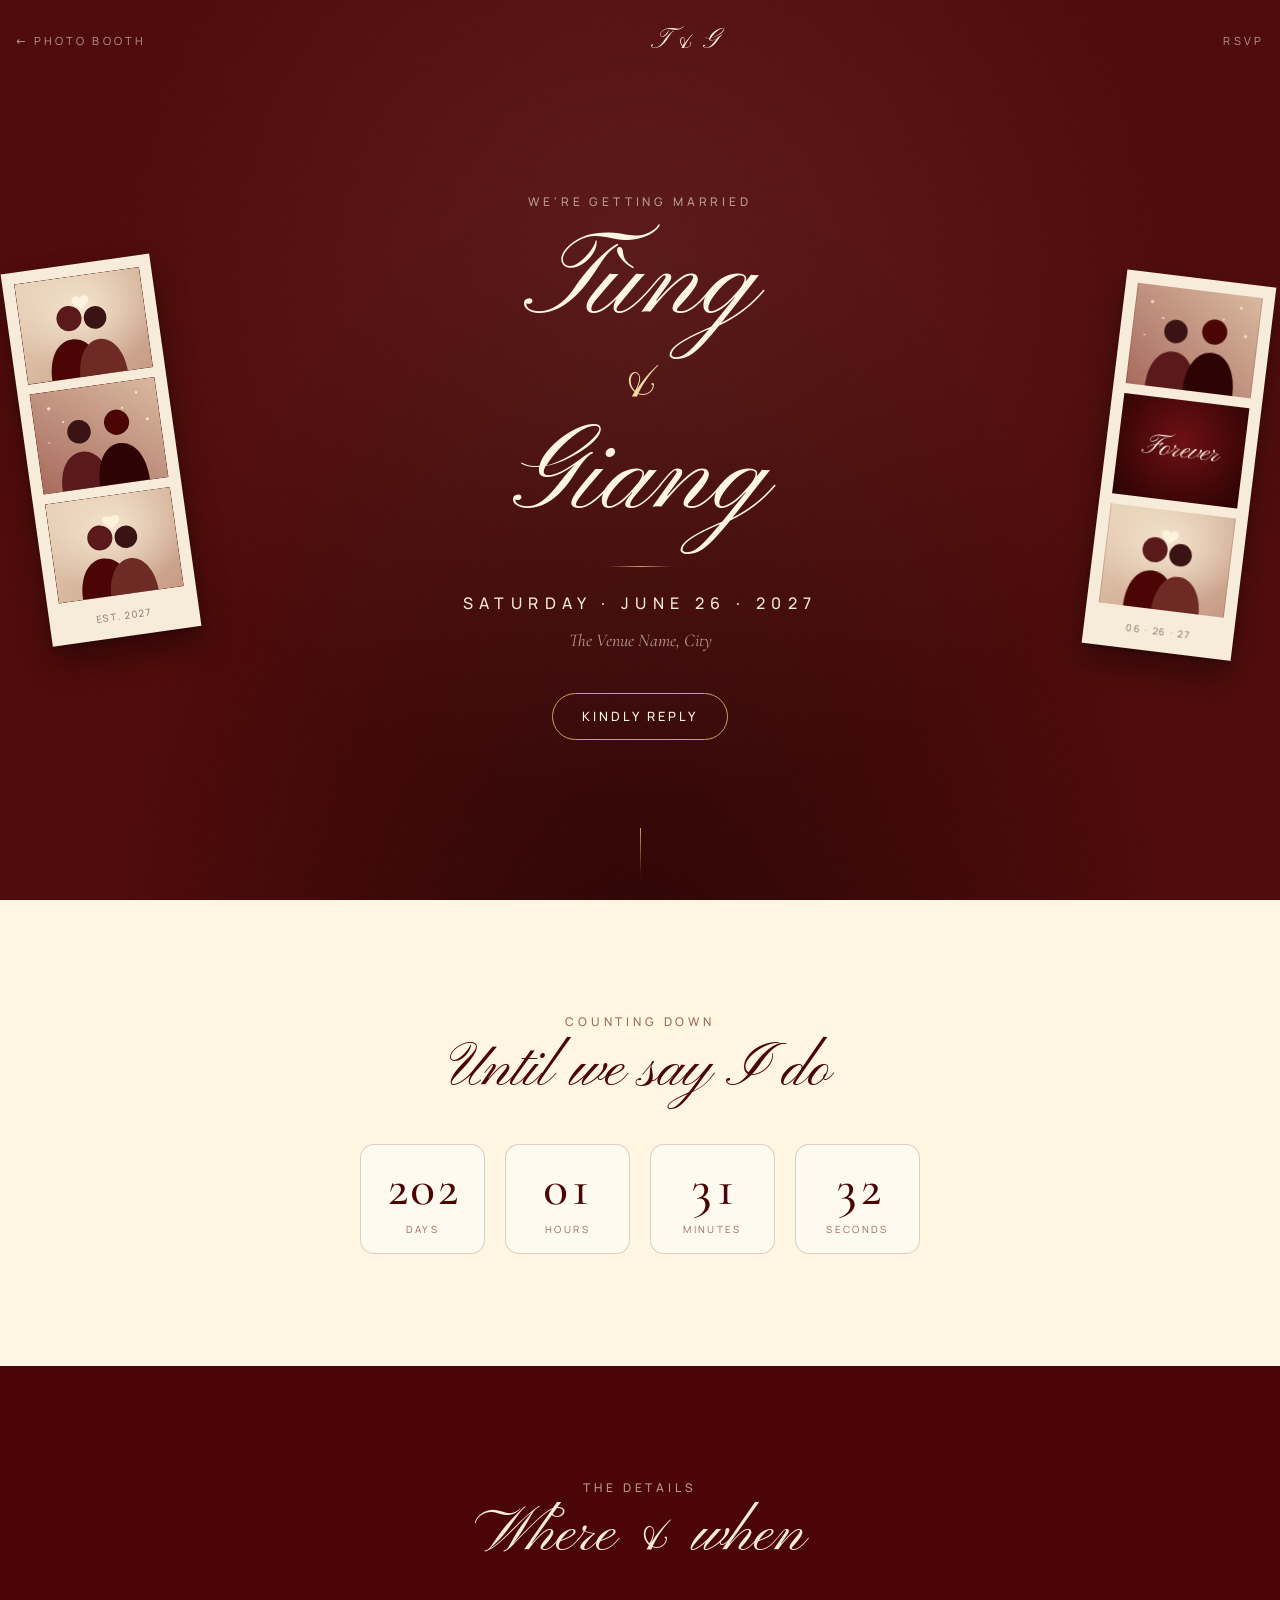
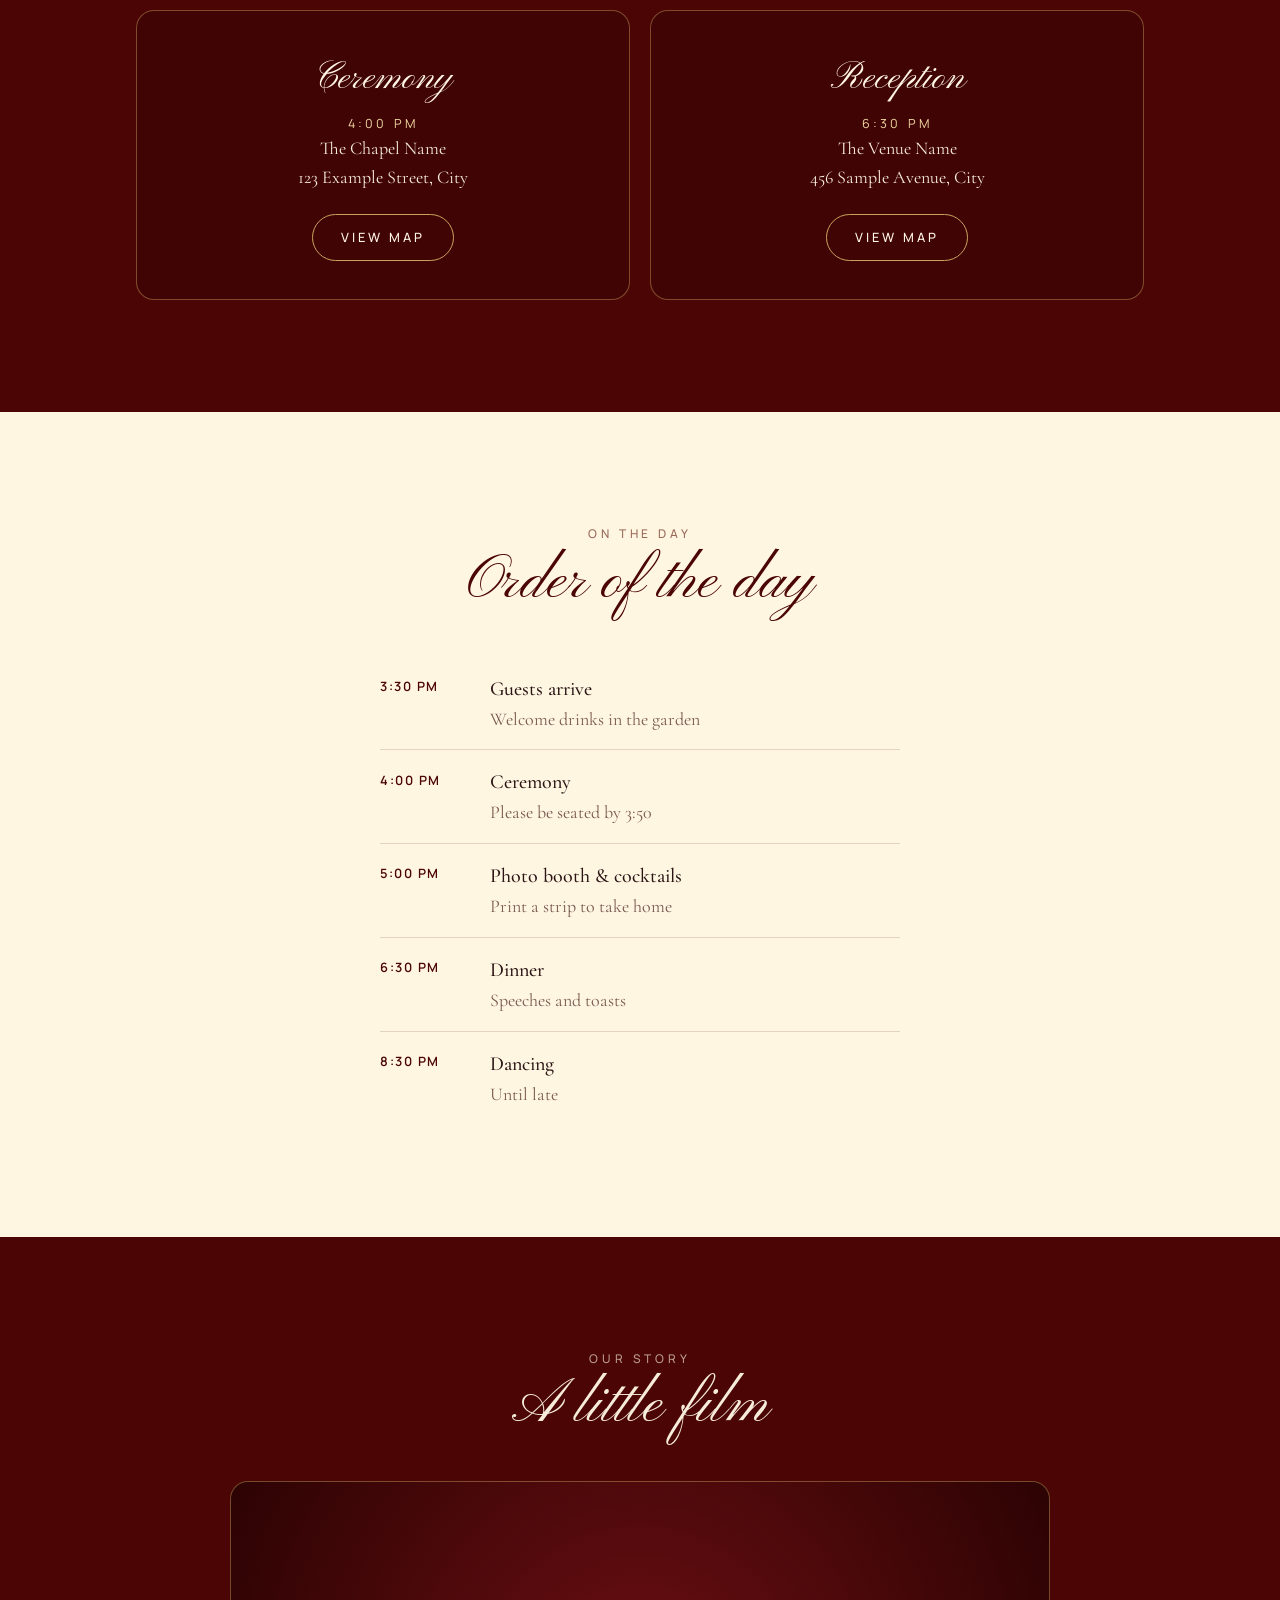
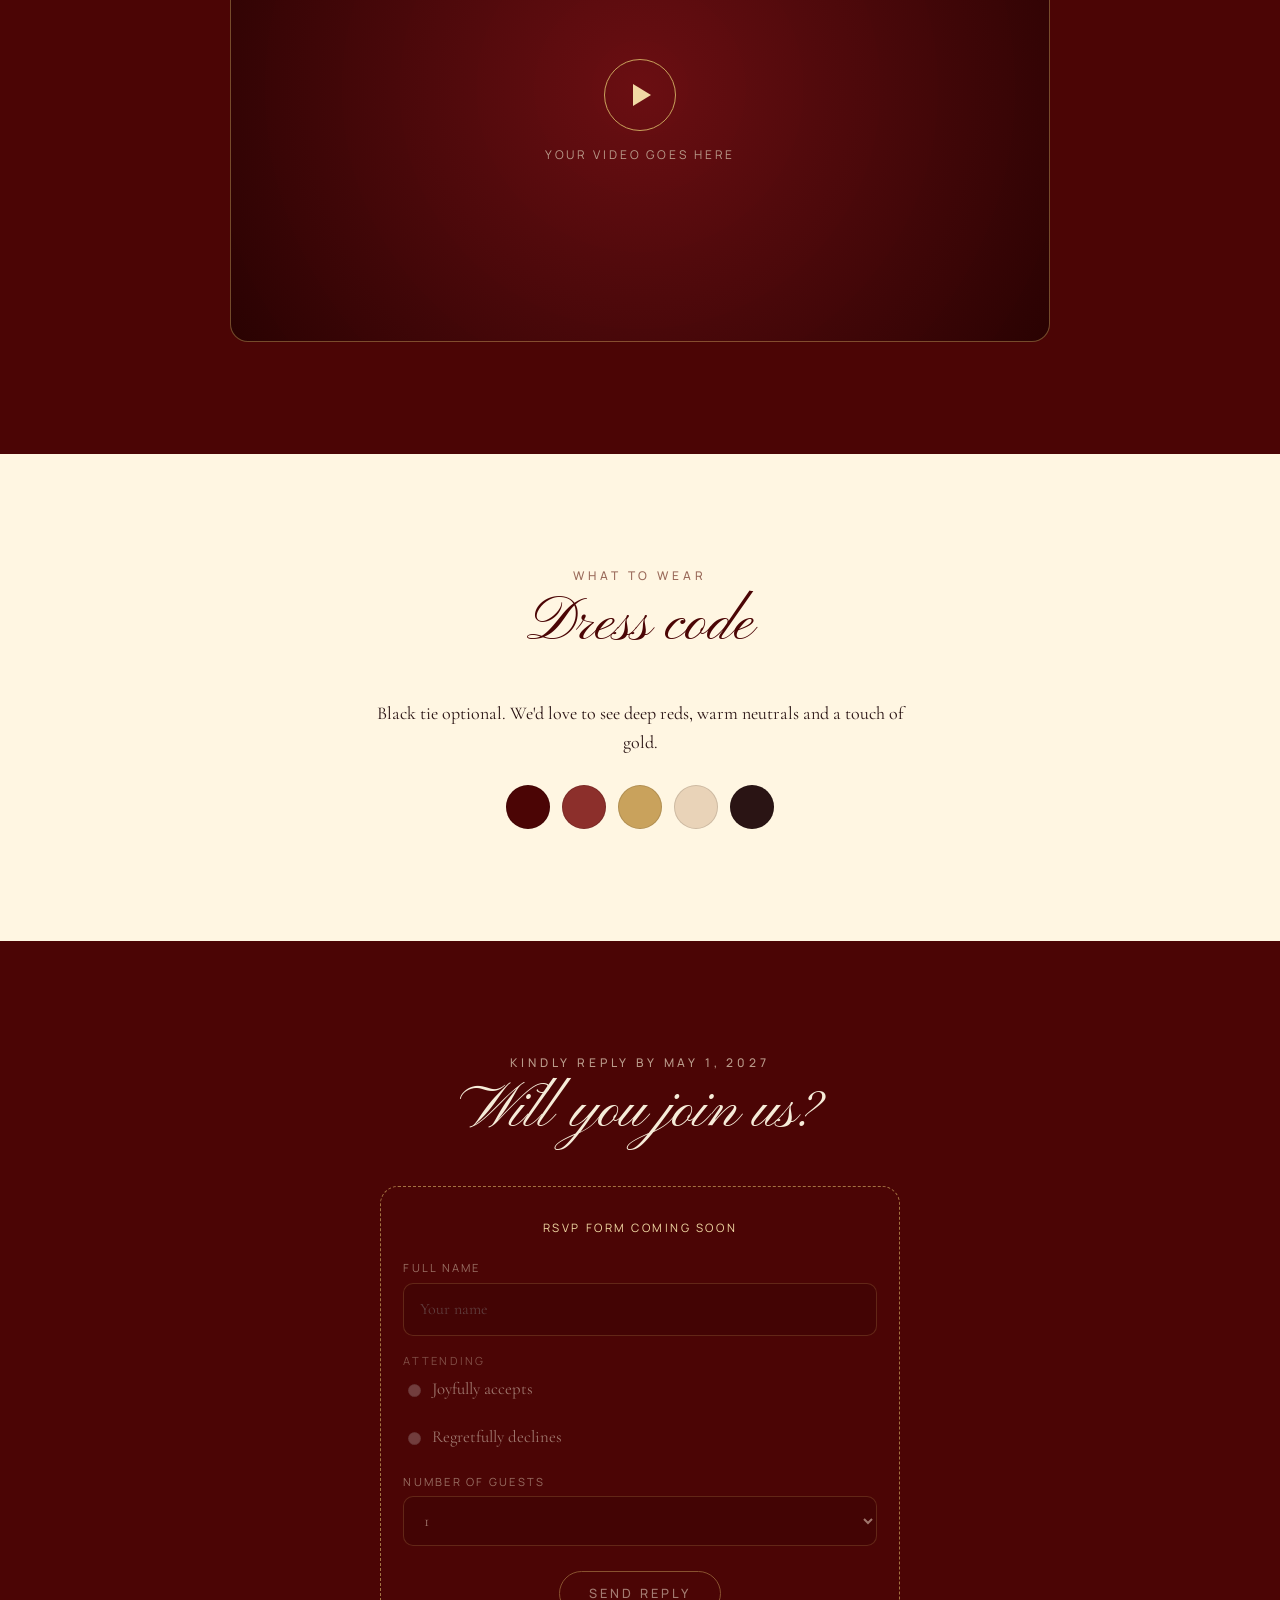
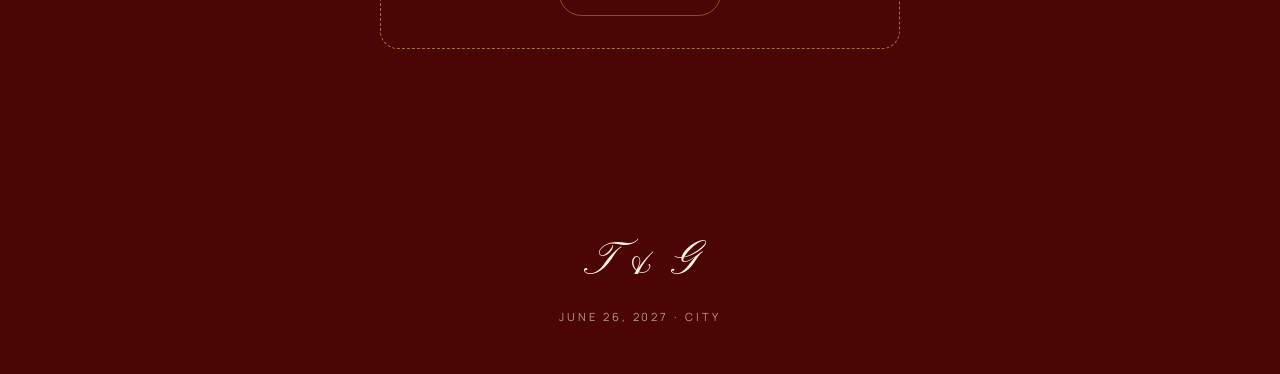
==== commit 8eb28e63: "Add page transitions and show hero strips on narrower screens - Cross-document view transitions betw" ====
--- a/src/invitation.html
+++ b/src/invitation.html
@@ -10,7 +10,16 @@
   <link rel="icon" href="data:image/svg+xml,%3Csvg xmlns=%27http://www.w3.org/2000/svg%27 viewBox=%270 0 64 64%27%3E%3Ccircle cx=%2732%27 cy=%2732%27 r=%2730%27 fill=%27%234b0505%27 stroke=%27%23c9a25c%27 stroke-width=%273%27/%3E%3Cpath d=%27M32 46s-14-8-14-17a7 7 0 0 1 14-2 7 7 0 0 1 14 2c0 9-14 17-14 17z%27 fill=%27%23f6ecd9%27/%3E%3C/svg%3E">
   <link rel="stylesheet" href="assets/css/fonts.css">
   <link rel="stylesheet" href="assets/css/style.css">
-  <script>document.documentElement.classList.add("js");</script>
+  <script>
+    document.documentElement.classList.add("js");
+    // Arriving through a view transition: skip entrance fades on shared
+    // elements so the morph lands on visible content.
+    addEventListener("pagereveal", (e) => {
+      if (e.viewTransition) document.documentElement.classList.add("vt-arrive");
+    });
+    // No cross-document view transitions (e.g. Firefox): use the fade fallback.
+    if (!("onpagereveal" in window)) document.documentElement.classList.add("vt-fallback");
+  </script>
 </head>
 <body>
   <nav class="topbar" aria-label="Site">
@@ -185,5 +194,6 @@
   </footer>
 
   <script src="assets/js/invitation.js"></script>
+  <script src="assets/js/page-transitions.js"></script>
 </body>
 </html>
--- a/src/assets/css/style.css
+++ b/src/assets/css/style.css
@@ -425,7 +425,13 @@
 }
 
 .hero__strip .strip {
-  --strip-w: 150px;
+  /* shrinks with the window so the strips fit beside the names */
+  --strip-w: clamp(100px, 14vw, 150px);
+}
+
+.hero__strip .strip__caption {
+  white-space: nowrap;
+  letter-spacing: 0.18em;
 }
 
 .hero__strip--left {
@@ -438,7 +444,7 @@
   transform: translateY(-46%) rotate(7deg);
 }
 
-@media (min-width: 900px) {
+@media (min-width: 640px) {
   .hero__strip {
     display: block;
   }
@@ -792,6 +798,59 @@
 }
 
 /* ==========================================================================
+   Page transitions (cross-document view transitions)
+   Browsers without support simply navigate as normal.
+   ========================================================================== */
+
+@view-transition {
+  navigation: auto;
+}
+
+/* The couple's names morph between the booth and the invitation hero */
+.booth__intro .script,
+.hero__names {
+  view-transition-name: couple-names;
+}
+
+::view-transition-old(root) {
+  animation: vt-out 0.35s var(--ease-out) both;
+}
+
+::view-transition-new(root) {
+  animation: vt-in 0.5s var(--ease-out) 0.1s both;
+}
+
+::view-transition-group(couple-names) {
+  animation-duration: 0.6s;
+  animation-timing-function: var(--ease-out);
+}
+
+@keyframes vt-out {
+  to { opacity: 0; transform: translateY(-12px); }
+}
+
+@keyframes vt-in {
+  from { opacity: 0; transform: translateY(16px); }
+}
+
+/* Fallback for browsers without cross-document view transitions (Firefox):
+   page-transitions.js adds .is-leaving before navigating. */
+.vt-fallback body {
+  animation: vt-in 0.5s var(--ease-out) both;
+}
+
+.vt-fallback.is-leaving body {
+  animation: vt-out 0.3s var(--ease-out) both;
+}
+
+/* Arriving via a transition: show the names at once so the morph lands */
+.js.vt-arrive .hero .hero__names {
+  animation: none;
+  opacity: 1;
+  transform: none;
+}
+
+/* ==========================================================================
    Reduced motion
    ========================================================================== */
 
@@ -811,4 +870,10 @@
     opacity: 1;
     transform: none;
   }
-}
+
+  ::view-transition-group(*),
+  ::view-transition-old(*),
+  ::view-transition-new(*) {
+    animation: none !important;
+  }
+}
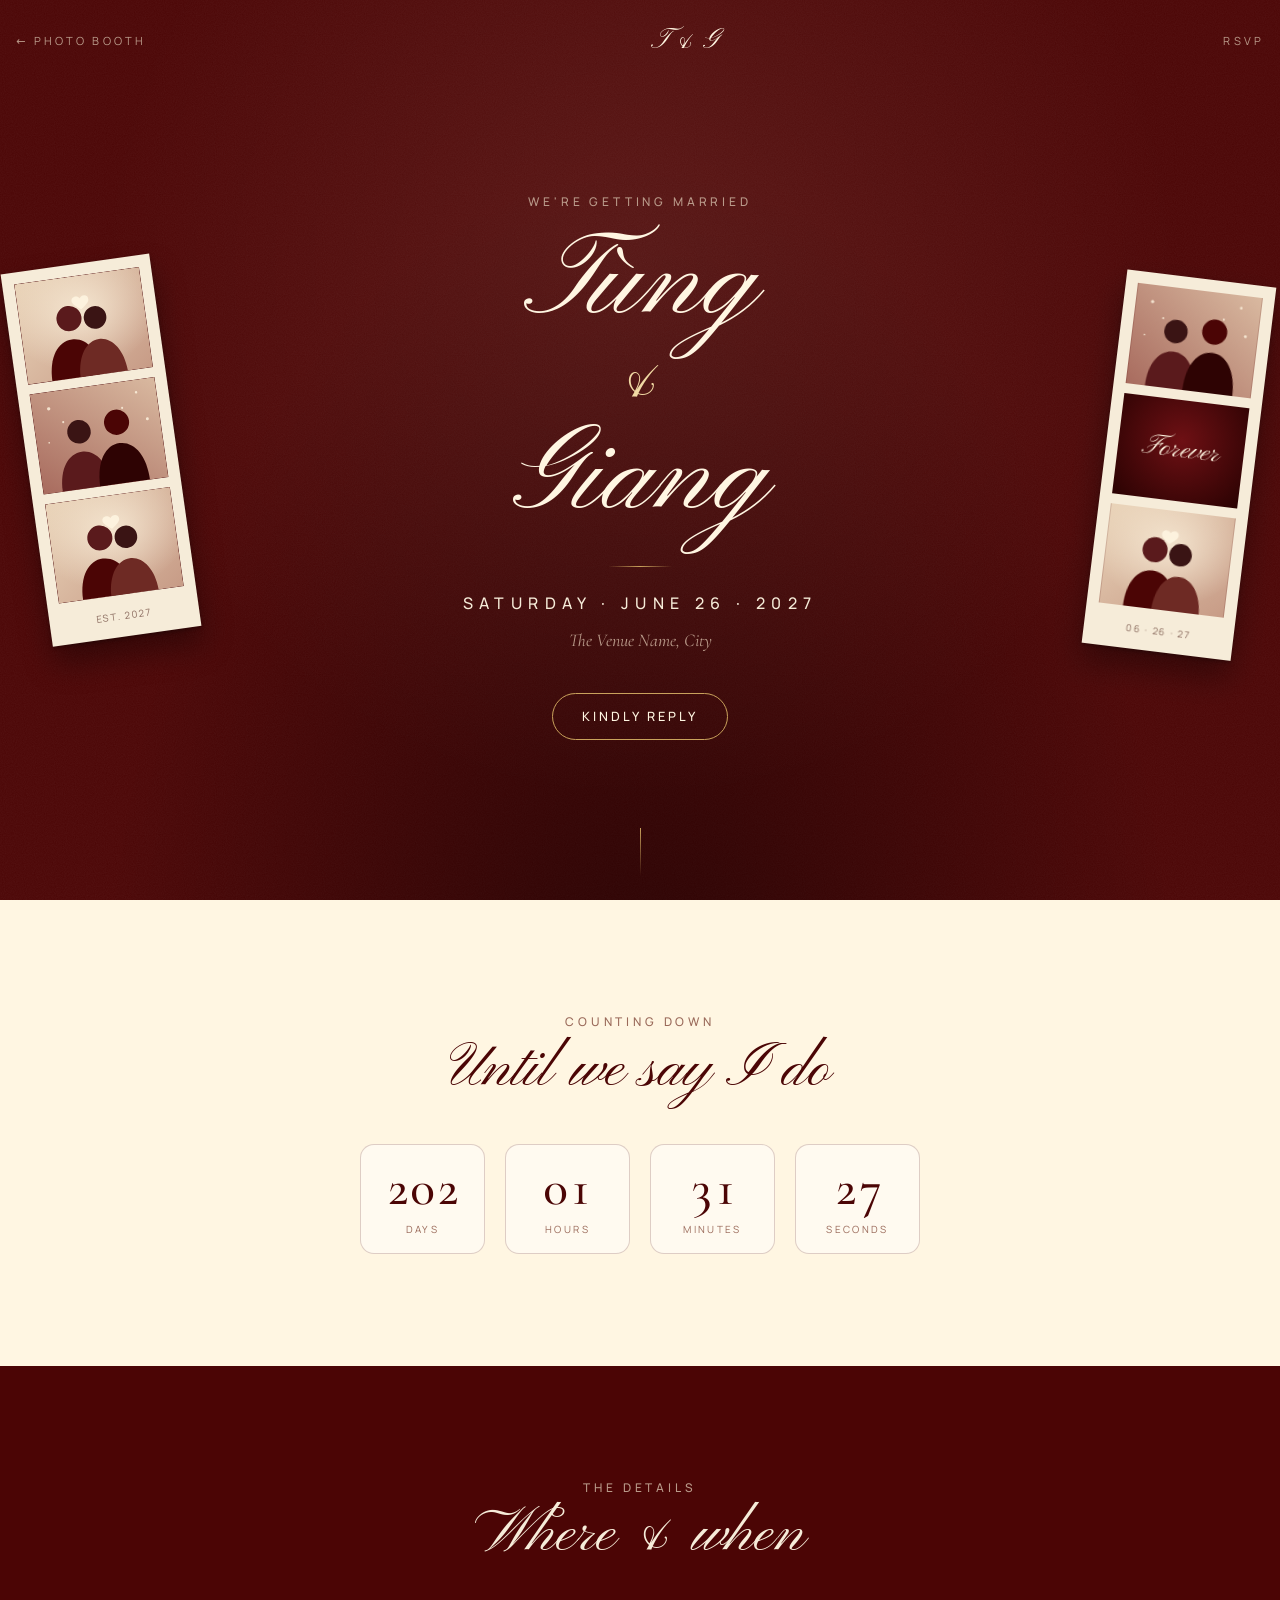
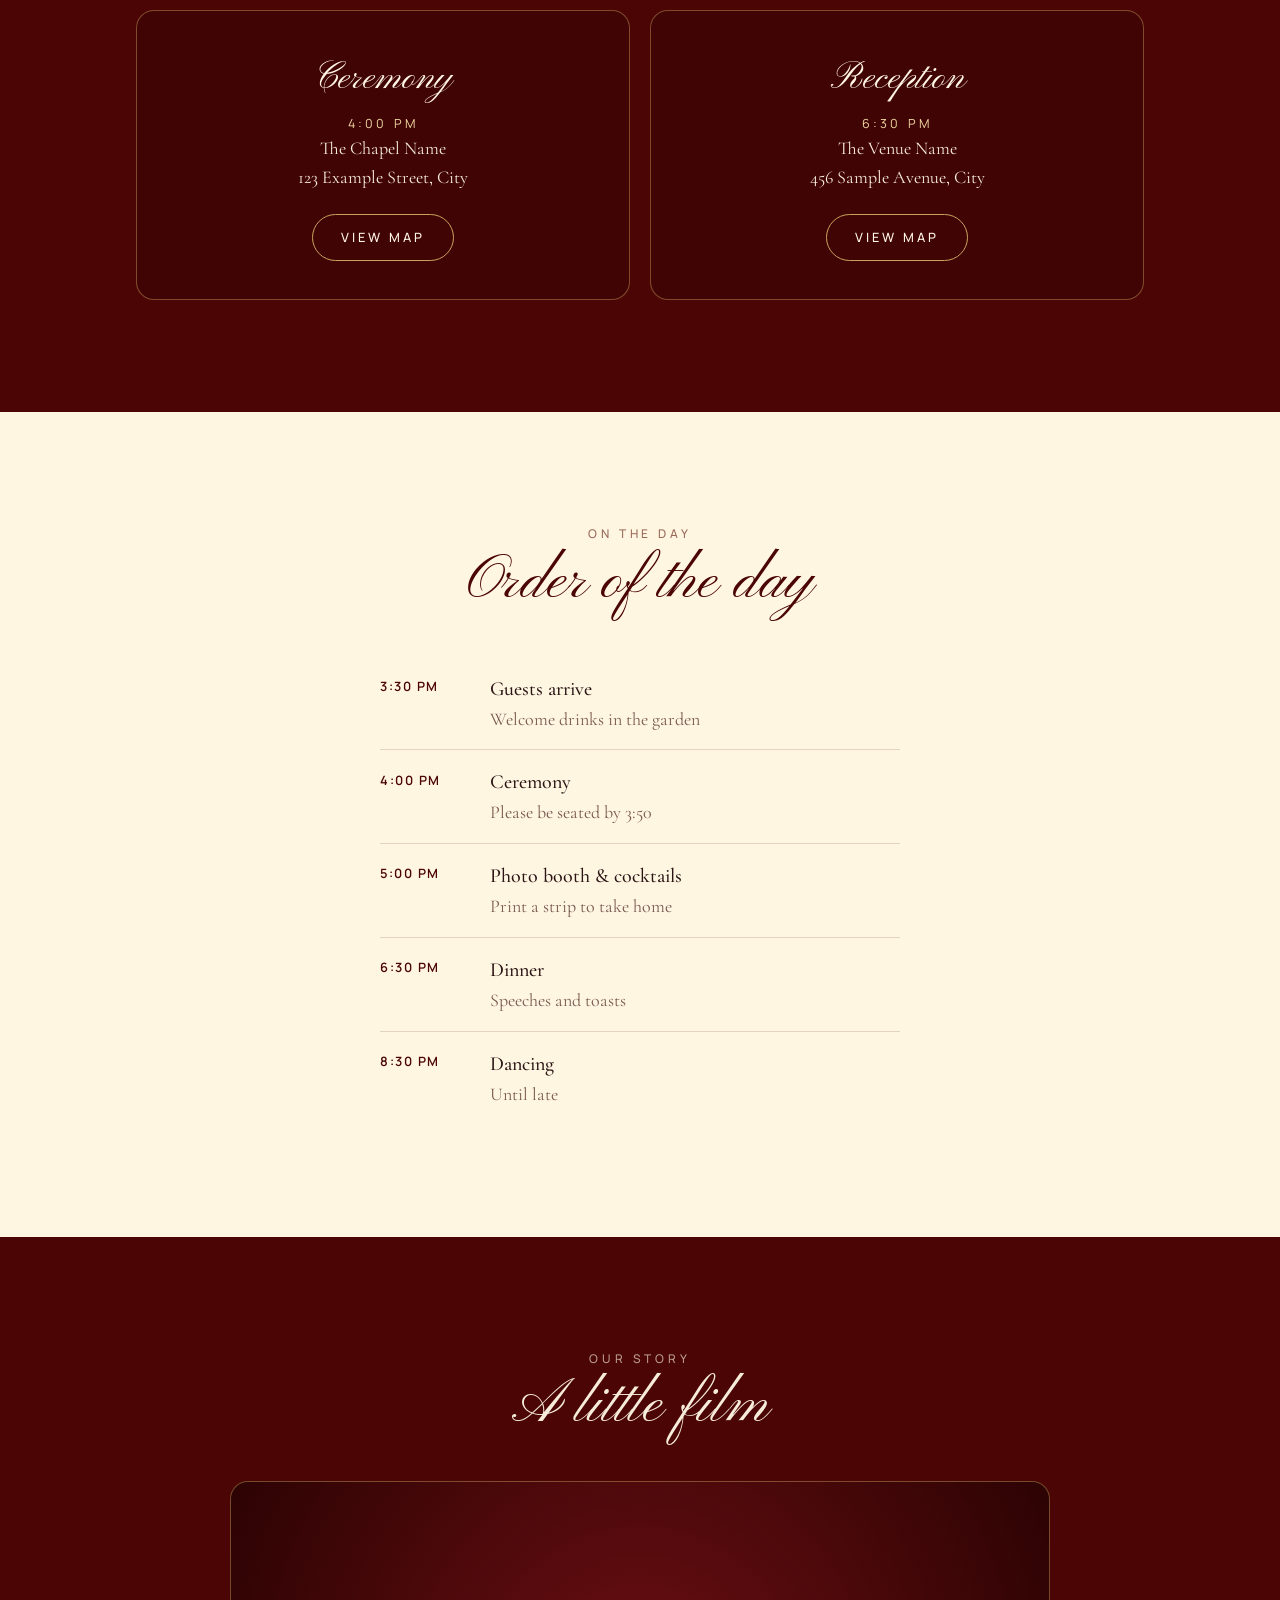
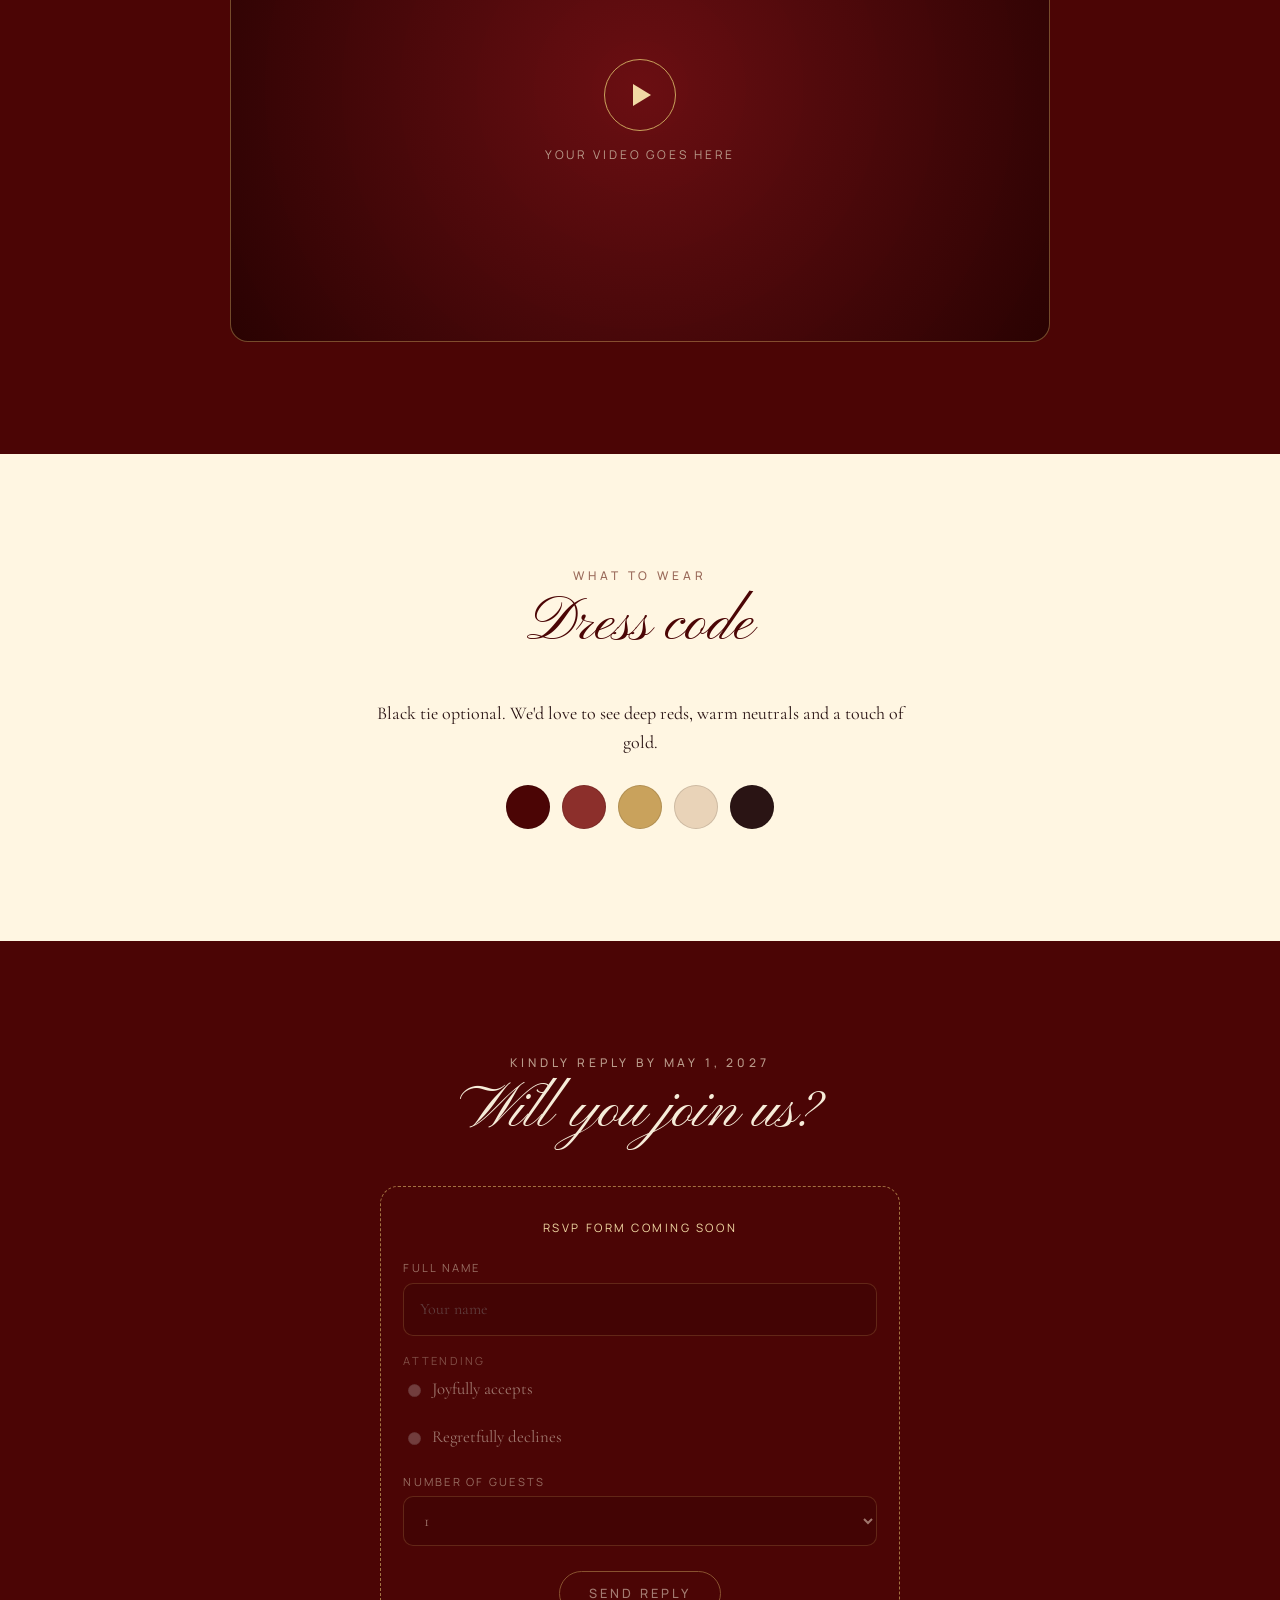
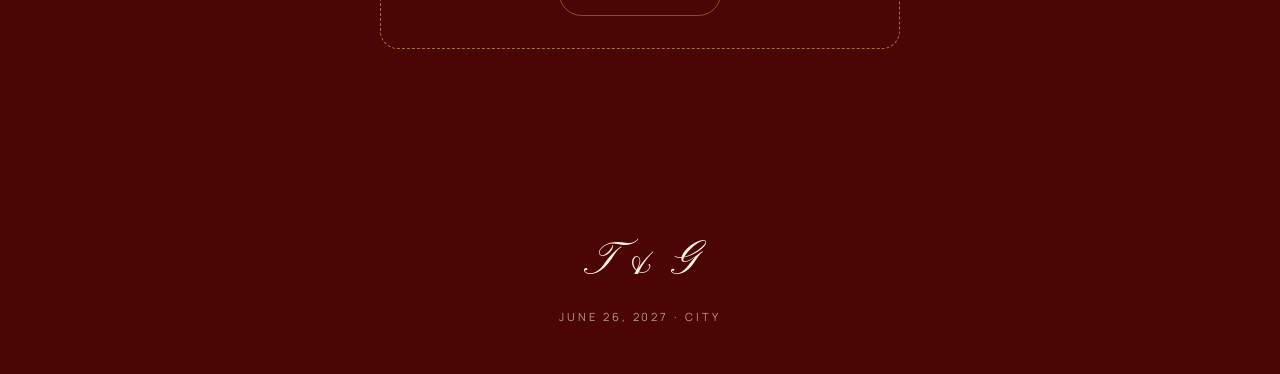
==== commit 3a331cac: "Preload the invitation from the photo-booth page - Chrome/Edge: speculation rules prerender invitati" ====
--- a/src/invitation.html
+++ b/src/invitation.html
@@ -19,6 +19,13 @@
     });
     // No cross-document view transitions (e.g. Firefox): use the fade fallback.
     if (!("onpagereveal" in window)) document.documentElement.classList.add("vt-fallback");
+    // Prerendered from the booth page: hold entrance animations until shown.
+    if (document.prerendering) {
+      document.documentElement.classList.add("is-prerendering");
+      document.addEventListener("prerenderingchange", () => {
+        document.documentElement.classList.remove("is-prerendering");
+      }, { once: true });
+    }
   </script>
 </head>
 <body>
--- a/src/assets/css/style.css
+++ b/src/assets/css/style.css
@@ -843,6 +843,12 @@
   animation: vt-out 0.3s var(--ease-out) both;
 }
 
+/* Prerendered in the background (see index.html): wait to play the hero
+   entrance until the page is actually shown */
+.is-prerendering .hero [data-enter] {
+  animation-play-state: paused;
+}
+
 /* Arriving via a transition: show the names at once so the morph lands */
 .js.vt-arrive .hero .hero__names {
   animation: none;
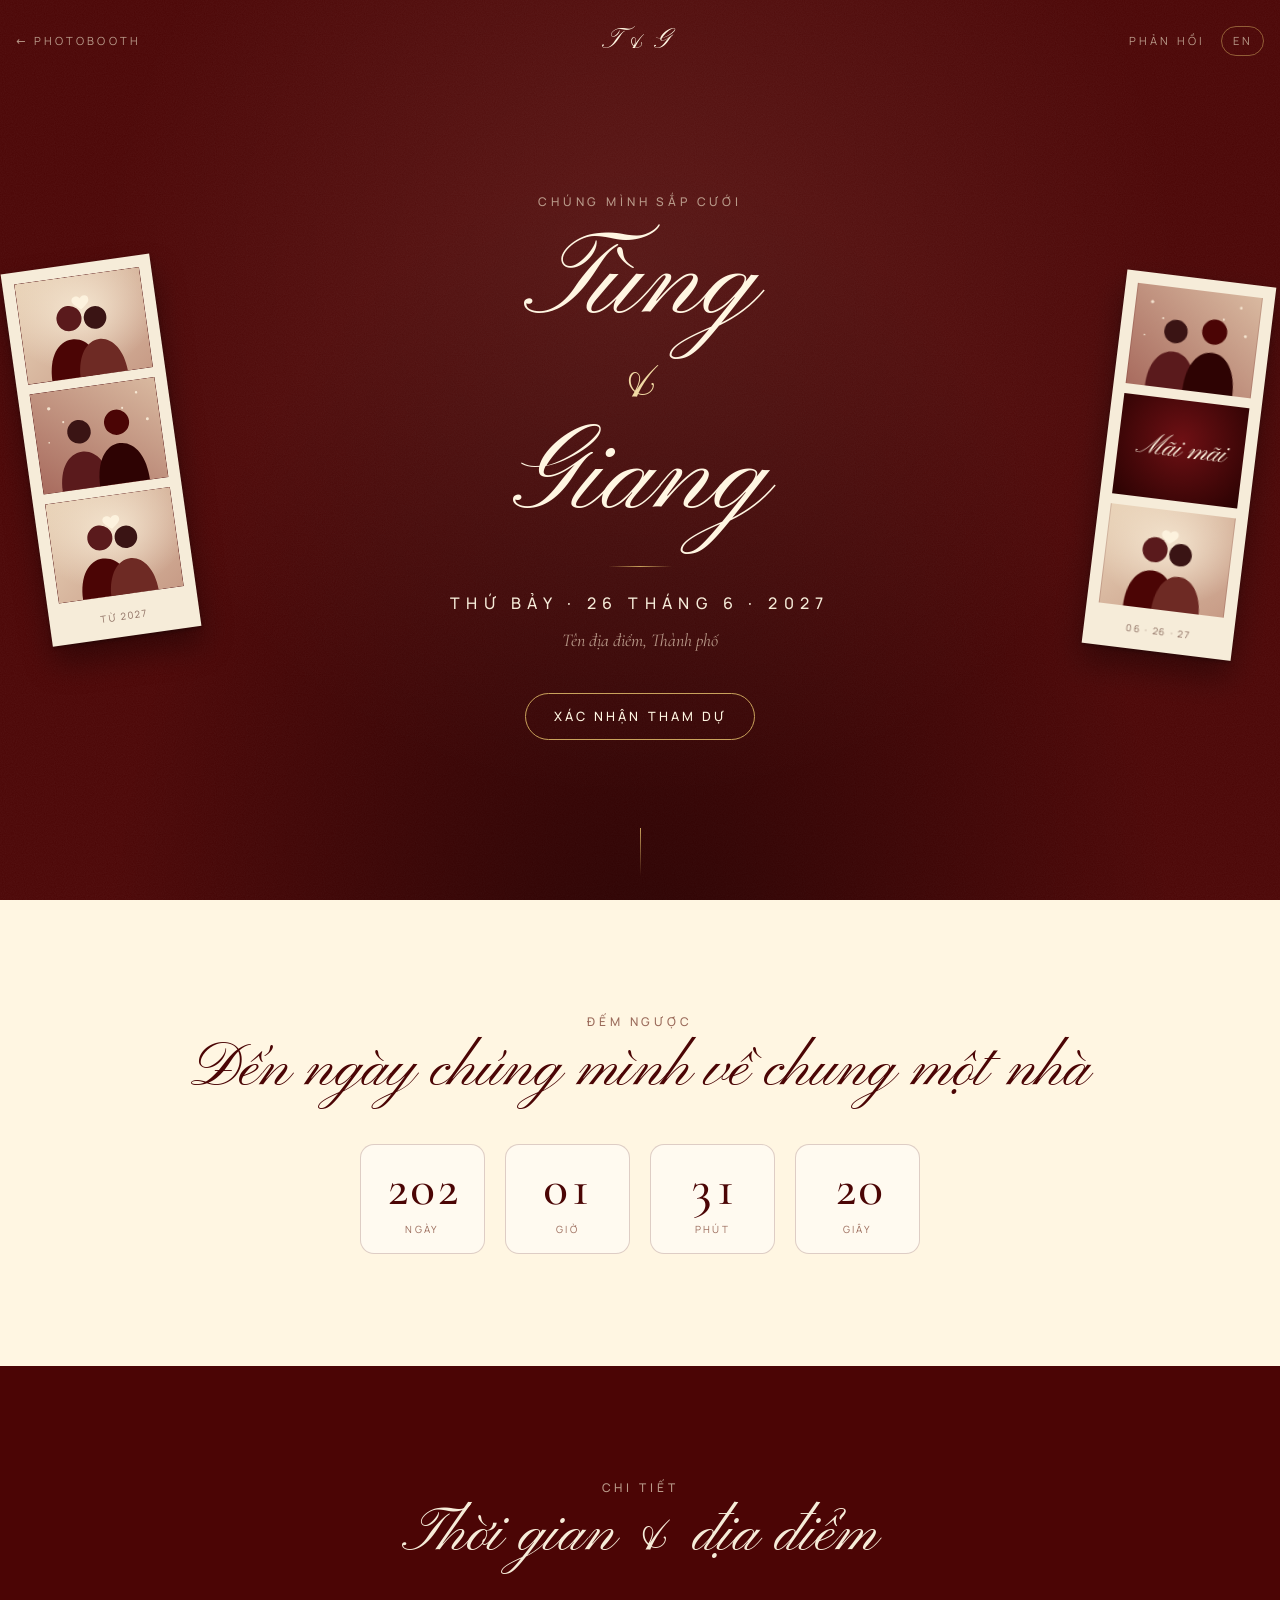
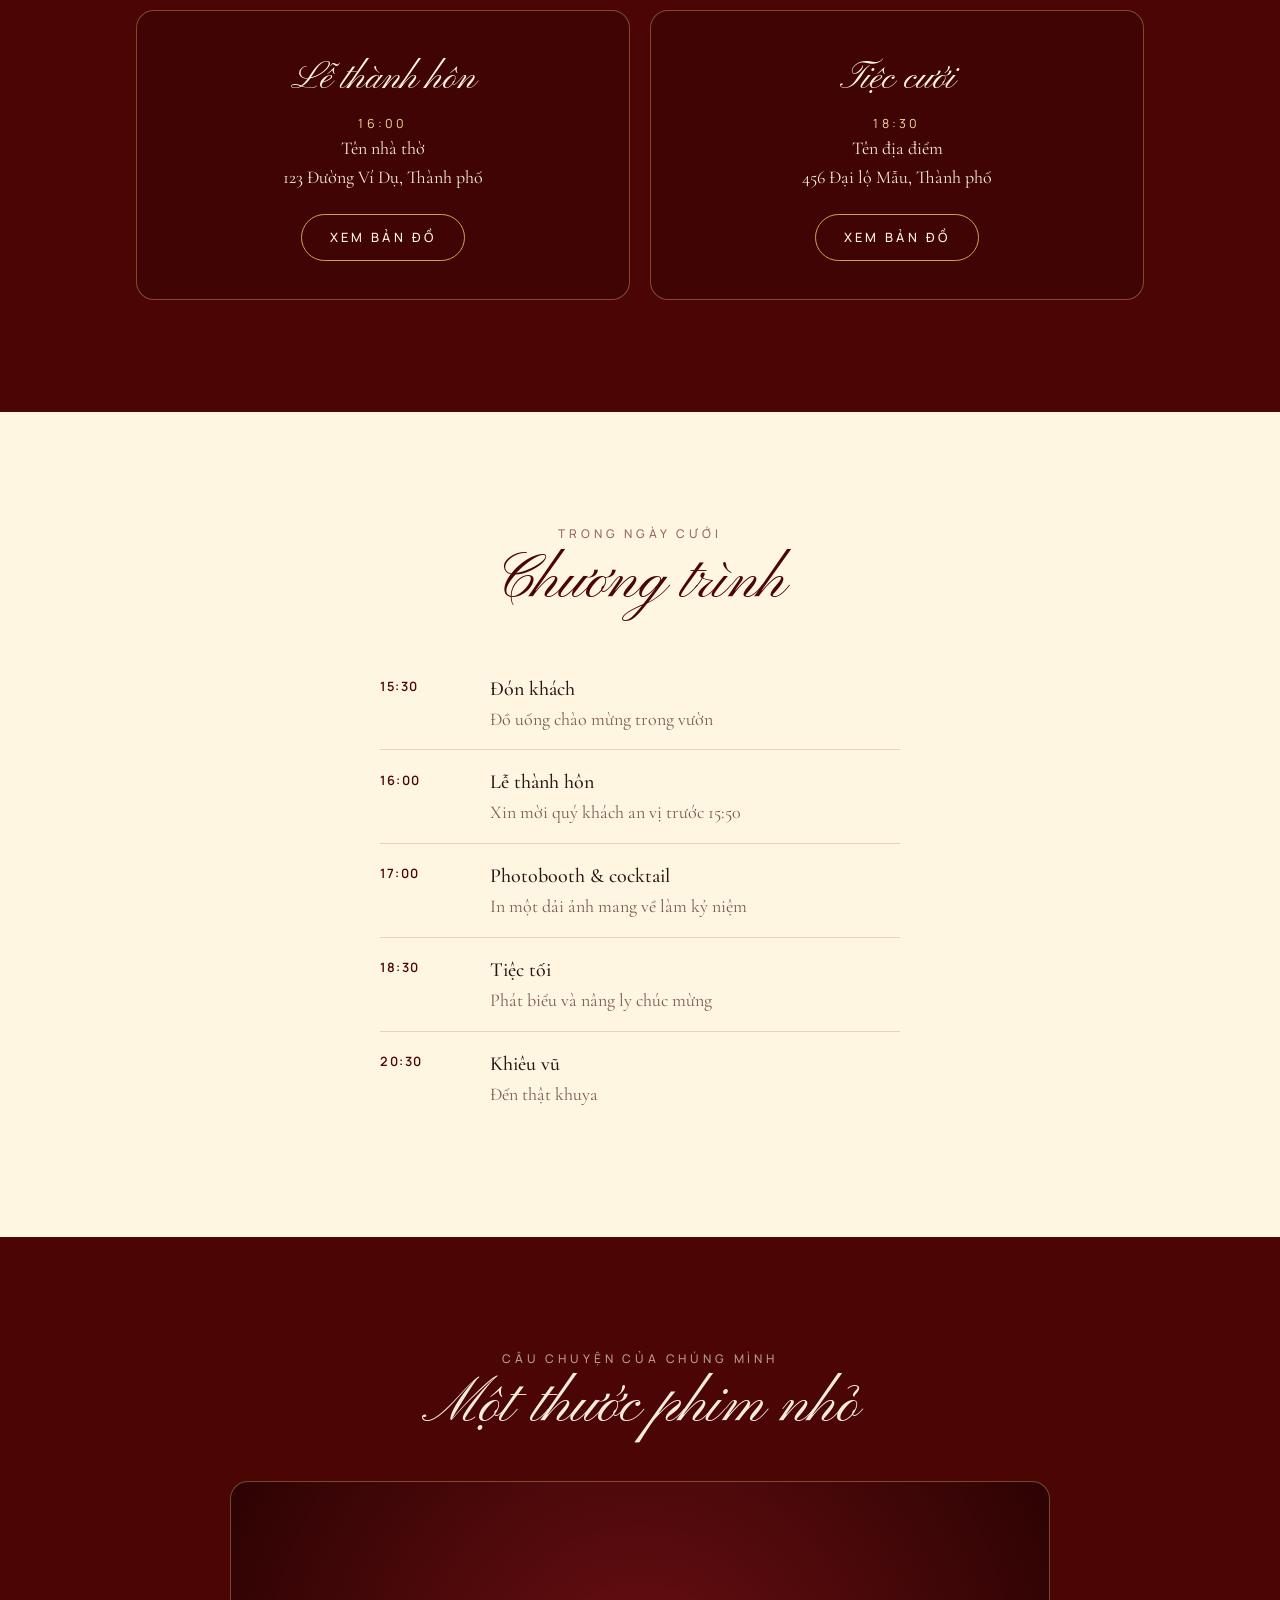
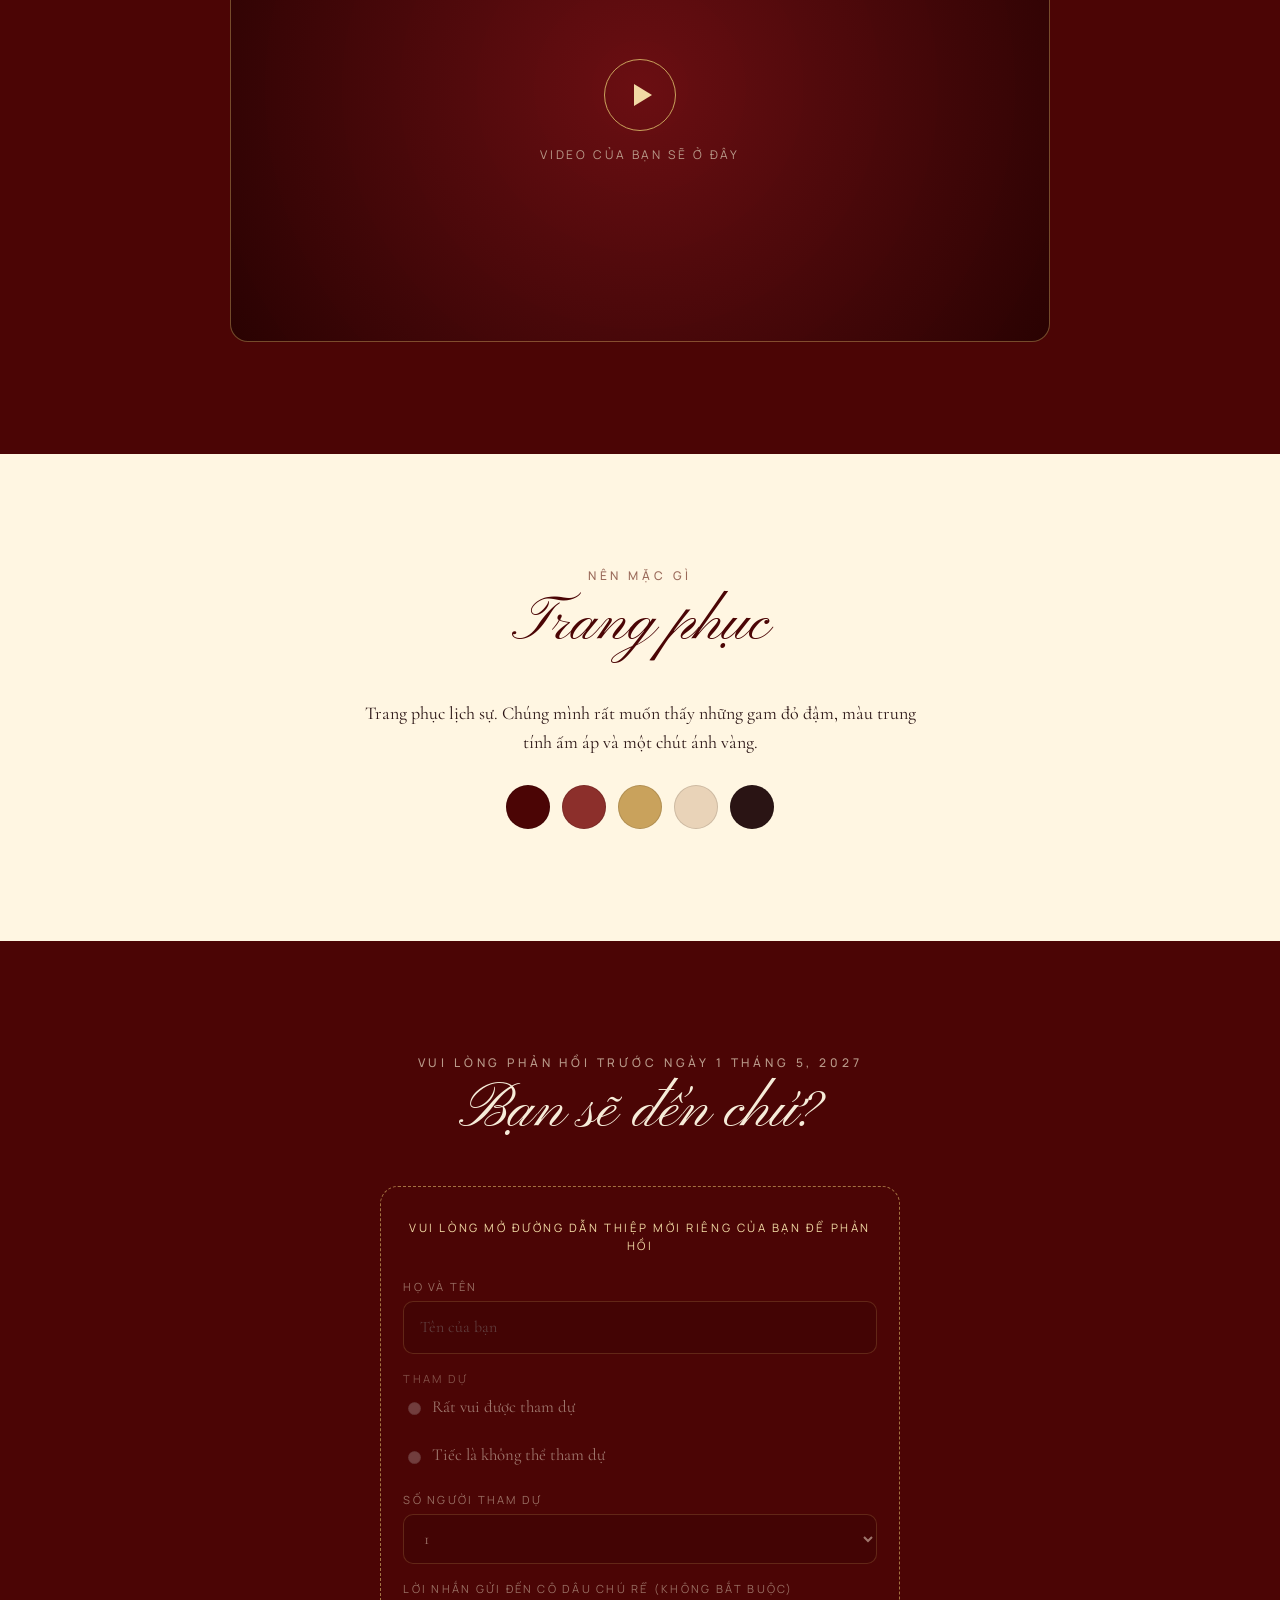
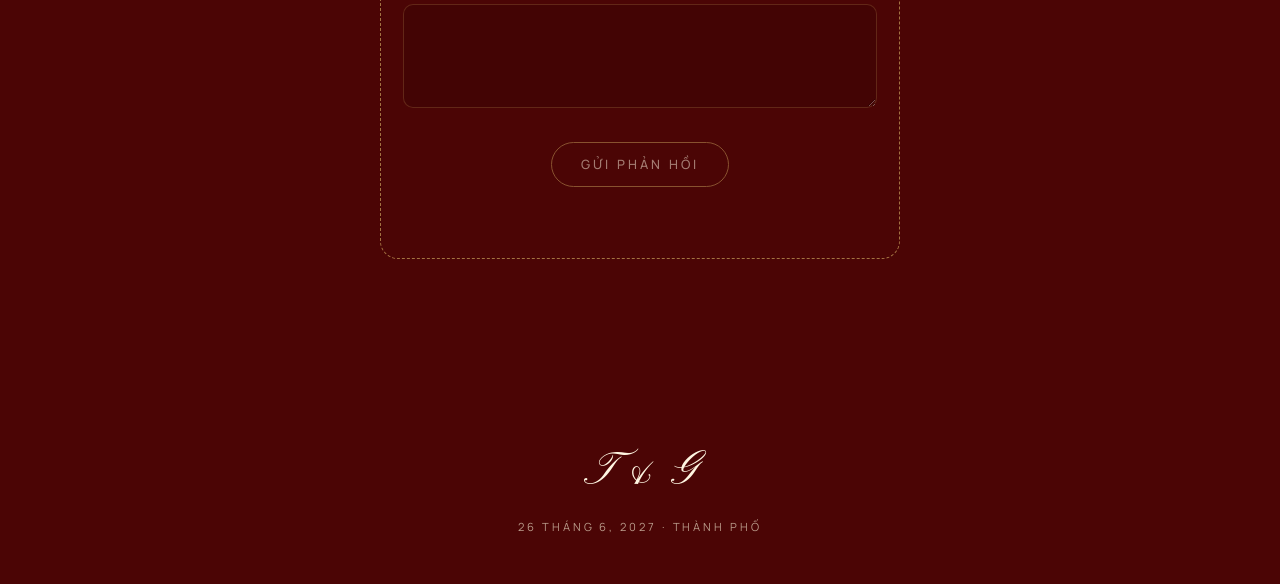
==== commit 10c397c5: "Add personal guest links, reply form and Vietnamese language - Per-guest unguessable links (?g=<toke" ====
--- a/src/invitation.html
+++ b/src/invitation.html
@@ -1,17 +1,26 @@
 <!doctype html>
-<html lang="en">
+<html lang="vi">
 <head>
   <meta charset="utf-8">
   <meta name="viewport" content="width=device-width, initial-scale=1">
   <!-- PLACEHOLDER: names -->
-  <title>Tùng &amp; Giang · Invitation</title>
-  <meta name="description" content="Join us for our wedding celebration.">
+  <title data-i18n="inv.title">Tùng &amp; Giang · Thiệp mời</title>
+  <meta name="description" content="Trân trọng kính mời bạn đến dự lễ cưới của chúng mình." data-i18n-attr="content:inv.desc">
   <meta name="theme-color" content="#4b0505">
   <link rel="icon" href="data:image/svg+xml,%3Csvg xmlns=%27http://www.w3.org/2000/svg%27 viewBox=%270 0 64 64%27%3E%3Ccircle cx=%2732%27 cy=%2732%27 r=%2730%27 fill=%27%234b0505%27 stroke=%27%23c9a25c%27 stroke-width=%273%27/%3E%3Cpath d=%27M32 46s-14-8-14-17a7 7 0 0 1 14-2 7 7 0 0 1 14 2c0 9-14 17-14 17z%27 fill=%27%23f6ecd9%27/%3E%3C/svg%3E">
   <link rel="stylesheet" href="assets/css/fonts.css">
   <link rel="stylesheet" href="assets/css/style.css">
   <script>
     document.documentElement.classList.add("js");
+    // Saved non-default language: hide the page until i18n.js has translated it.
+    try {
+      if (localStorage.getItem("lang") === "en") {
+        document.documentElement.classList.add("i18n-wait");
+        setTimeout(() => document.documentElement.classList.remove("i18n-wait"), 2000);
+      }
+    } catch (e) {}
+    // Personal link: reserve room for the greeting so it doesn't shift the hero.
+    if (new URLSearchParams(location.search).has("g")) document.documentElement.classList.add("has-guest");
     // Arriving through a view transition: skip entrance fades on shared
     // elements so the morph lands on visible content.
     addEventListener("pagereveal", (e) => {
@@ -29,11 +38,14 @@
   </script>
 </head>
 <body>
-  <nav class="topbar" aria-label="Site">
-    <a href="index.html">← Photo booth</a>
+  <nav class="topbar" aria-label="Điều hướng" data-i18n-attr="aria-label:nav.label">
+    <a href="/" data-i18n="nav.back">← Photobooth</a>
     <!-- PLACEHOLDER: initials -->
     <span class="monogram" aria-hidden="true">T &amp; G</span>
-    <a href="#rsvp">RSVP</a>
+    <span class="topbar__end">
+      <a href="#reply" data-i18n="nav.reply">Phản hồi</a>
+      <button class="lang" type="button" data-lang-toggle data-i18n="lang.toggle" data-i18n-attr="aria-label:lang.label" aria-label="Switch to English">EN</button>
+    </span>
   </nav>
 
   <main>
@@ -44,27 +56,28 @@
           <div class="strip__frame"><img src="assets/img/photo-1.svg" alt=""></div>
           <div class="strip__frame"><img src="assets/img/photo-2.svg" alt=""></div>
           <div class="strip__frame"><img src="assets/img/photo-1.svg" alt=""></div>
-          <p class="strip__caption">Est. 2027</p>
+          <p class="strip__caption" data-i18n="strip.est">Từ 2027</p>
         </div>
       </div>
 
       <div>
-        <p class="eyebrow" data-enter style="--i:0">We're getting married</p>
+        <p class="eyebrow hero__greeting" id="guest-greeting" data-enter style="--i:0"></p>
+        <p class="eyebrow" data-enter style="--i:1" data-i18n="hero.eyebrow">Chúng mình sắp cưới</p>
         <!-- PLACEHOLDER: names -->
-        <h1 class="hero__names" data-enter style="--i:1">Tùng <span>&amp;</span> Giang</h1>
-        <hr class="divider" data-enter style="--i:2">
+        <h1 class="hero__names" data-enter style="--i:2">Tùng <span>&amp;</span> Giang</h1>
+        <hr class="divider" data-enter style="--i:3">
         <!-- PLACEHOLDER: date and place -->
-        <p class="hero__date" data-enter style="--i:3">Saturday · June 26 · 2027</p>
-        <p class="hero__place" data-enter style="--i:4">The Venue Name, City</p>
-        <div data-enter style="--i:5">
-          <a class="btn" href="#rsvp">Kindly reply</a>
+        <p class="hero__date" data-enter style="--i:4" data-i18n="hero.date">Thứ Bảy · 26 tháng 6 · 2027</p>
+        <p class="hero__place" data-enter style="--i:5" data-i18n="hero.place">Tên địa điểm, Thành phố</p>
+        <div data-enter style="--i:6">
+          <a class="btn" href="#reply" data-i18n="hero.cta">Xác nhận tham dự</a>
         </div>
       </div>
 
       <div class="hero__strip hero__strip--right" aria-hidden="true">
         <div class="strip">
           <div class="strip__frame"><img src="assets/img/photo-2.svg" alt=""></div>
-          <div class="strip__frame strip__frame--title"><span class="script">Forever</span></div>
+          <div class="strip__frame strip__frame--title"><span class="script" data-i18n="strip.forever">Mãi mãi</span></div>
           <div class="strip__frame"><img src="assets/img/photo-1.svg" alt=""></div>
           <p class="strip__caption">06 · 26 · 27</p>
         </div>
@@ -76,14 +89,14 @@
     <!-- Countdown -------------------------------------------------------- -->
     <section class="section section--light" aria-labelledby="countdown-title">
       <div class="container">
-        <p class="eyebrow" data-reveal>Counting down</p>
-        <h2 class="section__title" id="countdown-title" data-reveal>Until we say I do</h2>
+        <p class="eyebrow" data-reveal data-i18n="countdown.eyebrow">Đếm ngược</p>
+        <h2 class="section__title" id="countdown-title" data-reveal data-i18n="countdown.title">Đến ngày chúng mình về chung một nhà</h2>
         <!-- PLACEHOLDER: ceremony start, with your time-zone offset -->
         <div class="countdown" id="countdown" data-date="2027-06-26T16:00:00+07:00" data-reveal>
-          <div class="countdown__unit"><span class="countdown__value" data-unit="days">--</span><span class="countdown__label">Days</span></div>
-          <div class="countdown__unit"><span class="countdown__value" data-unit="hours">--</span><span class="countdown__label">Hours</span></div>
-          <div class="countdown__unit"><span class="countdown__value" data-unit="minutes">--</span><span class="countdown__label">Minutes</span></div>
-          <div class="countdown__unit"><span class="countdown__value" data-unit="seconds">--</span><span class="countdown__label">Seconds</span></div>
+          <div class="countdown__unit"><span class="countdown__value" data-unit="days">--</span><span class="countdown__label" data-i18n="countdown.days">Ngày</span></div>
+          <div class="countdown__unit"><span class="countdown__value" data-unit="hours">--</span><span class="countdown__label" data-i18n="countdown.hours">Giờ</span></div>
+          <div class="countdown__unit"><span class="countdown__value" data-unit="minutes">--</span><span class="countdown__label" data-i18n="countdown.minutes">Phút</span></div>
+          <div class="countdown__unit"><span class="countdown__value" data-unit="seconds">--</span><span class="countdown__label" data-i18n="countdown.seconds">Giây</span></div>
         </div>
       </div>
     </section>
@@ -91,23 +104,23 @@
     <!-- Details ---------------------------------------------------------- -->
     <section class="section" aria-labelledby="details-title">
       <div class="container">
-        <p class="eyebrow" data-reveal>The details</p>
-        <h2 class="section__title" id="details-title" data-reveal>Where &amp; when</h2>
+        <p class="eyebrow" data-reveal data-i18n="details.eyebrow">Chi tiết</p>
+        <h2 class="section__title" id="details-title" data-reveal data-i18n="details.title">Thời gian &amp; địa điểm</h2>
         <!-- PLACEHOLDER: event details and map links -->
         <div class="cards">
           <article class="card" data-reveal>
-            <h3>Ceremony</h3>
-            <p class="card__time">4:00 PM</p>
-            <p>The Chapel Name</p>
-            <p>123 Example Street, City</p>
-            <a class="btn" href="#">View map</a>
+            <h3 data-i18n="details.ceremony">Lễ thành hôn</h3>
+            <p class="card__time" data-i18n="details.ceremonyTime">16:00</p>
+            <p data-i18n="details.ceremonyPlace">Tên nhà thờ</p>
+            <p data-i18n="details.ceremonyAddress">123 Đường Ví Dụ, Thành phố</p>
+            <a class="btn" href="#" data-i18n="details.map">Xem bản đồ</a>
           </article>
           <article class="card" data-reveal>
-            <h3>Reception</h3>
-            <p class="card__time">6:30 PM</p>
-            <p>The Venue Name</p>
-            <p>456 Sample Avenue, City</p>
-            <a class="btn" href="#">View map</a>
+            <h3 data-i18n="details.reception">Tiệc cưới</h3>
+            <p class="card__time" data-i18n="details.receptionTime">18:30</p>
+            <p data-i18n="details.receptionPlace">Tên địa điểm</p>
+            <p data-i18n="details.receptionAddress">456 Đại lộ Mẫu, Thành phố</p>
+            <a class="btn" href="#" data-i18n="details.map">Xem bản đồ</a>
           </article>
         </div>
       </div>
@@ -116,15 +129,15 @@
     <!-- Schedule --------------------------------------------------------- -->
     <section class="section section--light" aria-labelledby="schedule-title">
       <div class="container">
-        <p class="eyebrow" data-reveal>On the day</p>
-        <h2 class="section__title" id="schedule-title" data-reveal>Order of the day</h2>
+        <p class="eyebrow" data-reveal data-i18n="schedule.eyebrow">Trong ngày cưới</p>
+        <h2 class="section__title" id="schedule-title" data-reveal data-i18n="schedule.title">Chương trình</h2>
         <!-- PLACEHOLDER: schedule -->
         <ol class="timeline" data-reveal>
-          <li><time>3:30 PM</time><div><strong>Guests arrive</strong><span>Welcome drinks in the garden</span></div></li>
-          <li><time>4:00 PM</time><div><strong>Ceremony</strong><span>Please be seated by 3:50</span></div></li>
-          <li><time>5:00 PM</time><div><strong>Photo booth &amp; cocktails</strong><span>Print a strip to take home</span></div></li>
-          <li><time>6:30 PM</time><div><strong>Dinner</strong><span>Speeches and toasts</span></div></li>
-          <li><time>8:30 PM</time><div><strong>Dancing</strong><span>Until late</span></div></li>
+          <li><time data-i18n="schedule.t1">15:30</time><div><strong data-i18n="schedule.a1">Đón khách</strong><span data-i18n="schedule.b1">Đồ uống chào mừng trong vườn</span></div></li>
+          <li><time data-i18n="schedule.t2">16:00</time><div><strong data-i18n="schedule.a2">Lễ thành hôn</strong><span data-i18n="schedule.b2">Xin mời quý khách an vị trước 15:50</span></div></li>
+          <li><time data-i18n="schedule.t3">17:00</time><div><strong data-i18n="schedule.a3">Photobooth &amp; cocktail</strong><span data-i18n="schedule.b3">In một dải ảnh mang về làm kỷ niệm</span></div></li>
+          <li><time data-i18n="schedule.t4">18:30</time><div><strong data-i18n="schedule.a4">Tiệc tối</strong><span data-i18n="schedule.b4">Phát biểu và nâng ly chúc mừng</span></div></li>
+          <li><time data-i18n="schedule.t5">20:30</time><div><strong data-i18n="schedule.a5">Khiêu vũ</strong><span data-i18n="schedule.b5">Đến thật khuya</span></div></li>
         </ol>
       </div>
     </section>
@@ -132,14 +145,14 @@
     <!-- Video ------------------------------------------------------------ -->
     <section class="section" aria-labelledby="video-title">
       <div class="container">
-        <p class="eyebrow" data-reveal>Our story</p>
-        <h2 class="section__title" id="video-title" data-reveal>A little film</h2>
+        <p class="eyebrow" data-reveal data-i18n="video.eyebrow">Câu chuyện của chúng mình</p>
+        <h2 class="section__title" id="video-title" data-reveal data-i18n="video.title">Một thước phim nhỏ</h2>
         <div class="video" data-reveal>
           <!-- PLACEHOLDER: replace this block with your own video, e.g.
                <video src="assets/video/our-story.mp4" poster="assets/img/poster.jpg" controls playsinline preload="metadata"></video> -->
           <div class="video__placeholder">
             <span class="video__play" aria-hidden="true"></span>
-            <span>Your video goes here</span>
+            <span data-i18n="video.placeholder">Video của bạn sẽ ở đây</span>
           </div>
         </div>
       </div>
@@ -148,46 +161,53 @@
     <!-- Dress code ------------------------------------------------------- -->
     <section class="section section--light" aria-labelledby="dress-title">
       <div class="container">
-        <p class="eyebrow" data-reveal>What to wear</p>
-        <h2 class="section__title" id="dress-title" data-reveal>Dress code</h2>
+        <p class="eyebrow" data-reveal data-i18n="dress.eyebrow">Nên mặc gì</p>
+        <h2 class="section__title" id="dress-title" data-reveal data-i18n="dress.title">Trang phục</h2>
         <!-- PLACEHOLDER: dress code -->
-        <p class="prose" data-reveal>Black tie optional. We'd love to see deep reds, warm neutrals and a touch of gold.</p>
-        <ul class="swatches" aria-label="Suggested colours" data-reveal>
-          <li style="background:#4b0505" title="Burgundy"></li>
-          <li style="background:#8c2f2b" title="Garnet"></li>
-          <li style="background:#c9a25c" title="Antique gold"></li>
-          <li style="background:#e9d3b8" title="Champagne"></li>
-          <li style="background:#2a1414" title="Espresso"></li>
+        <p class="prose" data-reveal data-i18n="dress.prose">Trang phục lịch sự. Chúng mình rất muốn thấy những gam đỏ đậm, màu trung tính ấm áp và một chút ánh vàng.</p>
+        <ul class="swatches" aria-label="Màu sắc gợi ý" data-i18n-attr="aria-label:dress.swatches" data-reveal>
+          <li style="background:#4b0505" title="Đỏ burgundy" data-i18n-attr="title:dress.burgundy"></li>
+          <li style="background:#8c2f2b" title="Đỏ garnet" data-i18n-attr="title:dress.garnet"></li>
+          <li style="background:#c9a25c" title="Vàng cổ điển" data-i18n-attr="title:dress.gold"></li>
+          <li style="background:#e9d3b8" title="Champagne" data-i18n-attr="title:dress.champagne"></li>
+          <li style="background:#2a1414" title="Nâu espresso" data-i18n-attr="title:dress.espresso"></li>
         </ul>
       </div>
     </section>
 
-    <!-- RSVP (placeholder) ----------------------------------------------- -->
-    <section class="section" id="rsvp" aria-labelledby="rsvp-title">
-      <div class="container">
-        <p class="eyebrow" data-reveal>Kindly reply by May 1, 2027</p>
-        <h2 class="section__title" id="rsvp-title" data-reveal>Will you join us?</h2>
-        <!-- PLACEHOLDER: not connected yet — wire up to a form service later -->
-        <form class="rsvp" data-reveal onsubmit="return false">
-          <p class="rsvp__note">RSVP form coming soon</p>
-          <fieldset disabled>
+    <!-- Reply ------------------------------------------------------------- -->
+    <section class="section" id="reply" aria-labelledby="reply-title">
+      <div class="container">
+        <p class="eyebrow" data-reveal data-i18n="reply.eyebrow">Vui lòng phản hồi trước ngày 1 tháng 5, 2027</p>
+        <h2 class="section__title" id="reply-title" data-reveal data-i18n="reply.title">Bạn sẽ đến chứ?</h2>
+        <form class="reply" id="reply-form" data-reveal>
+          <p class="reply__note" id="reply-note" data-i18n="reply.noteLocked">Vui lòng mở đường dẫn thiệp mời riêng của bạn để phản hồi</p>
+          <fieldset id="reply-fields" disabled>
             <div class="field">
-              <label for="rsvp-name">Full name</label>
-              <input id="rsvp-name" name="name" type="text" autocomplete="name" placeholder="Your name">
+              <label for="reply-name" data-i18n="reply.name">Họ và tên</label>
+              <input id="reply-name" name="name" type="text" autocomplete="name" placeholder="Tên của bạn" data-i18n-attr="placeholder:reply.namePlaceholder" maxlength="100" required>
             </div>
             <fieldset class="field field--choice">
-              <legend>Attending</legend>
-              <label><input type="radio" name="attending" value="yes"> Joyfully accepts</label>
-              <label><input type="radio" name="attending" value="no"> Regretfully declines</label>
+              <legend data-i18n="reply.attending">Tham dự</legend>
+              <label><input type="radio" name="attending" value="yes" required> <span data-i18n="reply.yes">Rất vui được tham dự</span></label>
+              <label><input type="radio" name="attending" value="no"> <span data-i18n="reply.no">Tiếc là không thể tham dự</span></label>
             </fieldset>
-            <div class="field">
-              <label for="rsvp-guests">Number of guests</label>
-              <select id="rsvp-guests" name="guests">
+            <div class="field" id="reply-guests-field">
+              <label for="reply-guests" data-i18n="reply.guests">Số người tham dự</label>
+              <select id="reply-guests" name="guests">
                 <option>1</option>
                 <option>2</option>
+                <option>3</option>
+                <option>4</option>
+                <option>5</option>
               </select>
             </div>
-            <button class="btn" type="submit">Send reply</button>
+            <div class="field">
+              <label for="reply-message" data-i18n="reply.message">Lời nhắn gửi đến cô dâu chú rể (không bắt buộc)</label>
+              <textarea id="reply-message" name="message" rows="3" maxlength="1000"></textarea>
+            </div>
+            <button class="btn" type="submit" data-i18n="reply.submit">Gửi phản hồi</button>
+            <p class="reply__status" id="reply-status" role="status" aria-live="polite"></p>
           </fieldset>
         </form>
       </div>
@@ -197,9 +217,10 @@
   <footer class="footer">
     <!-- PLACEHOLDER: initials -->
     <span class="monogram" aria-hidden="true">T &amp; G</span>
-    <p>June 26, 2027 · City</p>
+    <p data-i18n="footer.date">26 tháng 6, 2027 · Thành phố</p>
   </footer>
 
+  <script src="assets/js/i18n.js"></script>
   <script src="assets/js/invitation.js"></script>
   <script src="assets/js/page-transitions.js"></script>
 </body>
--- a/src/assets/css/fonts.css
+++ b/src/assets/css/fonts.css
@@ -143,3 +143,67 @@
   src: url(../fonts/oranienbaum-normal-400-latin.woff2) format('woff2');
   unicode-range: U+0000-00FF, U+0131, U+0152-0153, U+02BB-02BC, U+02C6, U+02DA, U+02DC, U+0304, U+0308, U+0329, U+2000-206F, U+20AC, U+2122, U+2191, U+2193, U+2212, U+2215, U+FEFF, U+FFFD;
 }
+@font-face {
+  font-family: 'Cormorant Garamond';
+  font-style: italic;
+  font-weight: 400;
+  font-display: swap;
+  src: url(../fonts/cormorant-garamond-italic-400-vietnamese.woff2) format('woff2');
+  unicode-range: U+0102-0103, U+0110-0111, U+0128-0129, U+0168-0169, U+01A0-01A1, U+01AF-01B0, U+0300-0301, U+0303-0304, U+0308-0309, U+0323, U+0329, U+1EA0-1EF9, U+20AB;
+}
+@font-face {
+  font-family: 'Cormorant Garamond';
+  font-style: normal;
+  font-weight: 400;
+  font-display: swap;
+  src: url(../fonts/cormorant-garamond-normal-400-vietnamese.woff2) format('woff2');
+  unicode-range: U+0102-0103, U+0110-0111, U+0128-0129, U+0168-0169, U+01A0-01A1, U+01AF-01B0, U+0300-0301, U+0303-0304, U+0308-0309, U+0323, U+0329, U+1EA0-1EF9, U+20AB;
+}
+@font-face {
+  font-family: 'Cormorant Garamond';
+  font-style: normal;
+  font-weight: 500;
+  font-display: swap;
+  src: url(../fonts/cormorant-garamond-normal-500-vietnamese.woff2) format('woff2');
+  unicode-range: U+0102-0103, U+0110-0111, U+0128-0129, U+0168-0169, U+01A0-01A1, U+01AF-01B0, U+0300-0301, U+0303-0304, U+0308-0309, U+0323, U+0329, U+1EA0-1EF9, U+20AB;
+}
+@font-face {
+  font-family: 'Manrope';
+  font-style: normal;
+  font-weight: 300;
+  font-display: swap;
+  src: url(../fonts/manrope-normal-300-vietnamese.woff2) format('woff2');
+  unicode-range: U+0102-0103, U+0110-0111, U+0128-0129, U+0168-0169, U+01A0-01A1, U+01AF-01B0, U+0300-0301, U+0303-0304, U+0308-0309, U+0323, U+0329, U+1EA0-1EF9, U+20AB;
+}
+@font-face {
+  font-family: 'Manrope';
+  font-style: normal;
+  font-weight: 400;
+  font-display: swap;
+  src: url(../fonts/manrope-normal-400-vietnamese.woff2) format('woff2');
+  unicode-range: U+0102-0103, U+0110-0111, U+0128-0129, U+0168-0169, U+01A0-01A1, U+01AF-01B0, U+0300-0301, U+0303-0304, U+0308-0309, U+0323, U+0329, U+1EA0-1EF9, U+20AB;
+}
+@font-face {
+  font-family: 'Manrope';
+  font-style: normal;
+  font-weight: 500;
+  font-display: swap;
+  src: url(../fonts/manrope-normal-500-vietnamese.woff2) format('woff2');
+  unicode-range: U+0102-0103, U+0110-0111, U+0128-0129, U+0168-0169, U+01A0-01A1, U+01AF-01B0, U+0300-0301, U+0303-0304, U+0308-0309, U+0323, U+0329, U+1EA0-1EF9, U+20AB;
+}
+@font-face {
+  font-family: 'Manrope';
+  font-style: normal;
+  font-weight: 600;
+  font-display: swap;
+  src: url(../fonts/manrope-normal-600-vietnamese.woff2) format('woff2');
+  unicode-range: U+0102-0103, U+0110-0111, U+0128-0129, U+0168-0169, U+01A0-01A1, U+01AF-01B0, U+0300-0301, U+0303-0304, U+0308-0309, U+0323, U+0329, U+1EA0-1EF9, U+20AB;
+}
+@font-face {
+  font-family: 'Pinyon Script';
+  font-style: normal;
+  font-weight: 400;
+  font-display: swap;
+  src: url(../fonts/pinyon-script-normal-400-vietnamese.woff2) format('woff2');
+  unicode-range: U+0102-0103, U+0110-0111, U+0128-0129, U+0168-0169, U+01A0-01A1, U+01AF-01B0, U+0300-0301, U+0303-0304, U+0308-0309, U+0323, U+0329, U+1EA0-1EF9, U+20AB;
+}
--- a/src/assets/css/style.css
+++ b/src/assets/css/style.css
@@ -670,8 +670,8 @@
   margin: 0 auto;
 }
 
-/* RSVP placeholder */
-.rsvp {
+/* Reply */
+.reply {
   max-width: 520px;
   margin: 0 auto;
   padding: 2rem 1.4rem;
@@ -680,7 +680,7 @@
   text-align: left;
 }
 
-.rsvp__note {
+.reply__note {
   margin: 0 0 1.4rem;
   text-align: center;
   font-family: var(--font-sans);
@@ -690,7 +690,7 @@
   color: var(--brass-light);
 }
 
-.rsvp fieldset {
+.reply fieldset {
   display: grid;
   gap: 1rem;
   margin: 0;
@@ -711,7 +711,8 @@
 }
 
 .field input:not([type="radio"]),
-.field select {
+.field select,
+.field textarea {
   width: 100%;
   padding: 0.8rem 1rem;
   border: 1px solid rgba(201, 162, 92, 0.45);
@@ -744,12 +745,29 @@
   color: var(--cream);
 }
 
-.rsvp :disabled {
+.field textarea {
+  resize: vertical;
+}
+
+.reply__status {
+  min-height: 1.4em;
+  margin: 0;
+  text-align: center;
+  font-family: var(--font-serif);
+  font-size: 1.05rem;
+  color: var(--brass-light);
+}
+
+.reply__status.is-error {
+  color: #ffb4a8;
+}
+
+.reply :disabled {
   cursor: not-allowed;
   opacity: 0.7;
 }
 
-.rsvp .btn {
+.reply .btn {
   justify-self: center;
   margin-top: 0.6rem;
 }
@@ -783,6 +801,21 @@
 .js [data-reveal].is-visible {
   opacity: 1;
   transform: none;
+}
+
+/* Guest greeting: hidden until a name is set; room is reserved on personal links */
+.hero__greeting {
+  margin-bottom: 1rem;
+  color: var(--brass-light);
+}
+
+.hero__greeting:empty {
+  display: none;
+}
+
+.has-guest .hero__greeting:empty {
+  display: block;
+  min-height: 1.2em;
 }
 
 /* Hero entrance */
@@ -883,3 +916,38 @@
     animation: none !important;
   }
 }
+
+/* Language toggle */
+.i18n-wait body {
+  visibility: hidden;
+}
+
+.lang {
+  padding: 0.3rem 0.7rem;
+  border: 1px solid rgba(201, 162, 92, 0.55);
+  border-radius: 999px;
+  background: transparent;
+  color: var(--muted);
+  font: inherit;
+  font-size: 0.7rem;
+  letter-spacing: 0.2em;
+  cursor: pointer;
+}
+
+.lang:hover {
+  color: var(--cream-soft);
+}
+
+.lang--corner {
+  position: absolute;
+  top: 16px;
+  right: 16px;
+  z-index: 5;
+  font-family: var(--font-sans);
+}
+
+.topbar__end {
+  display: inline-flex;
+  align-items: center;
+  gap: 1rem;
+}
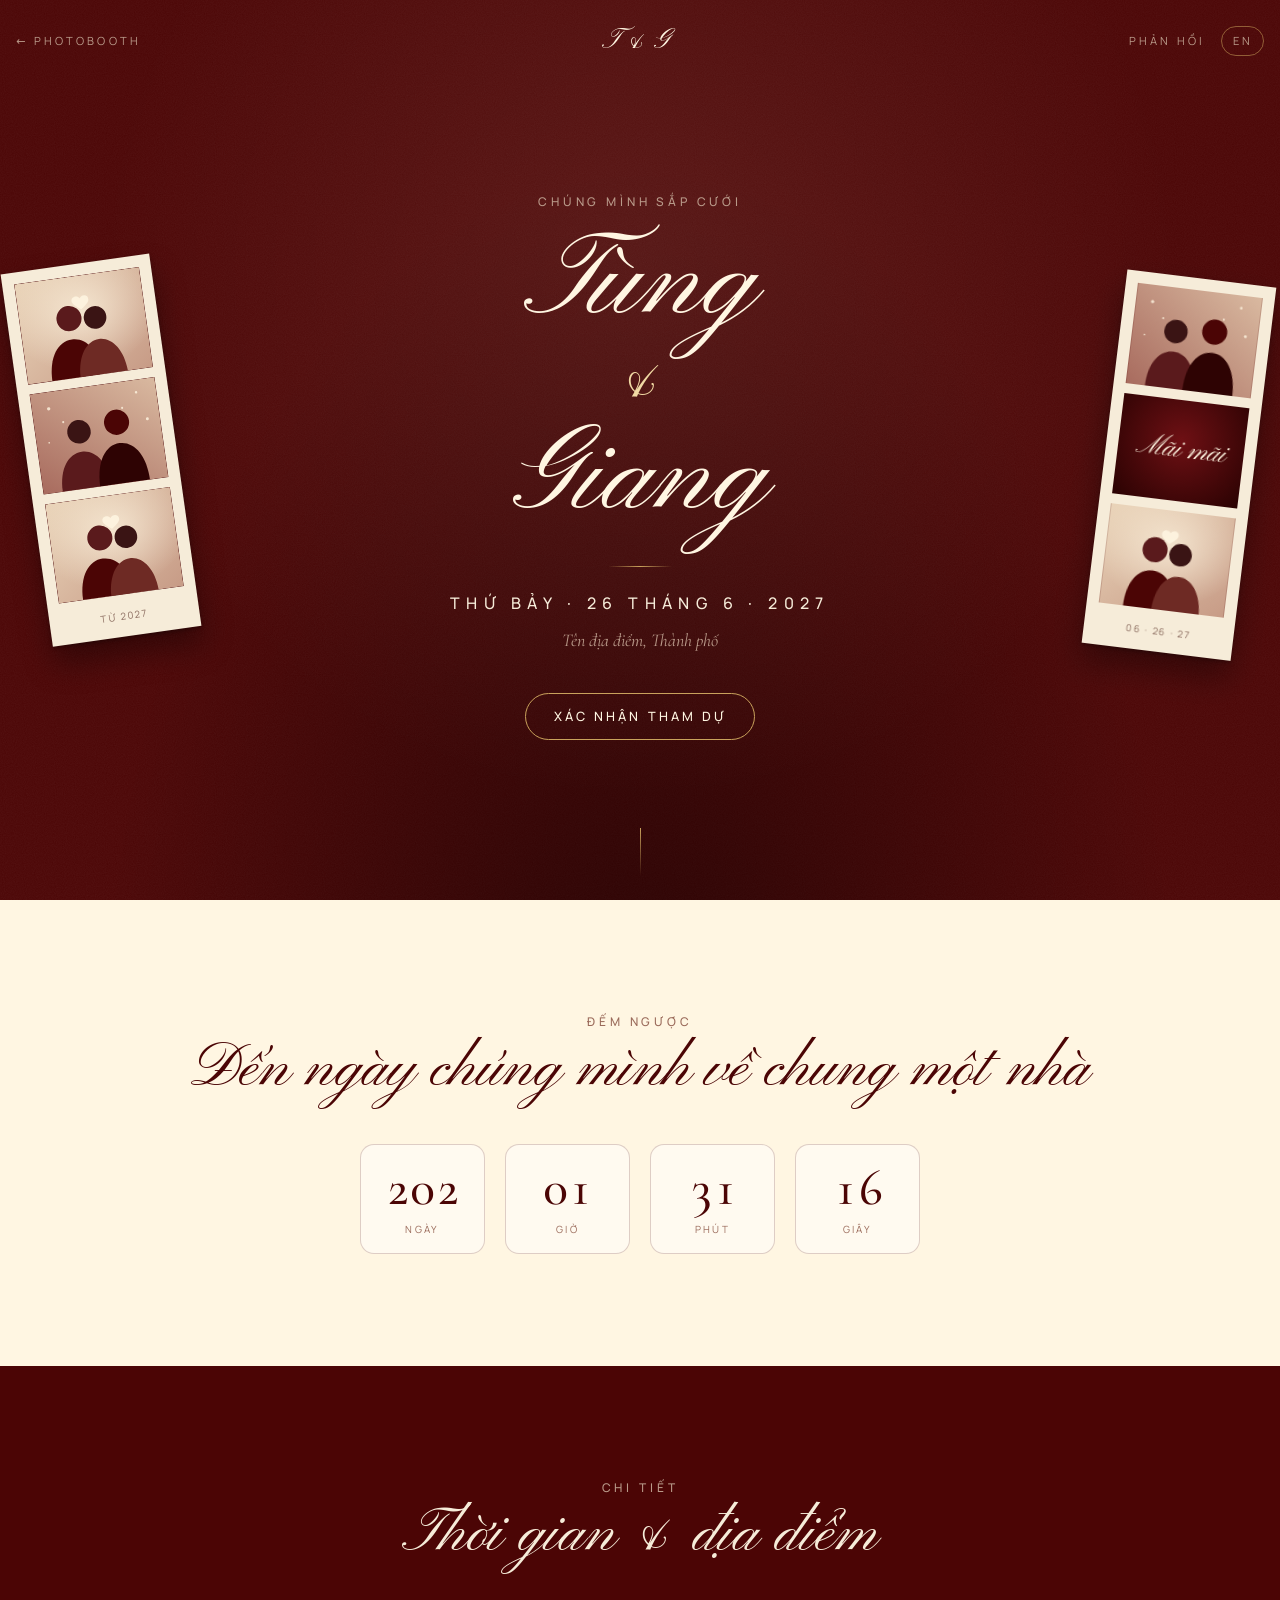
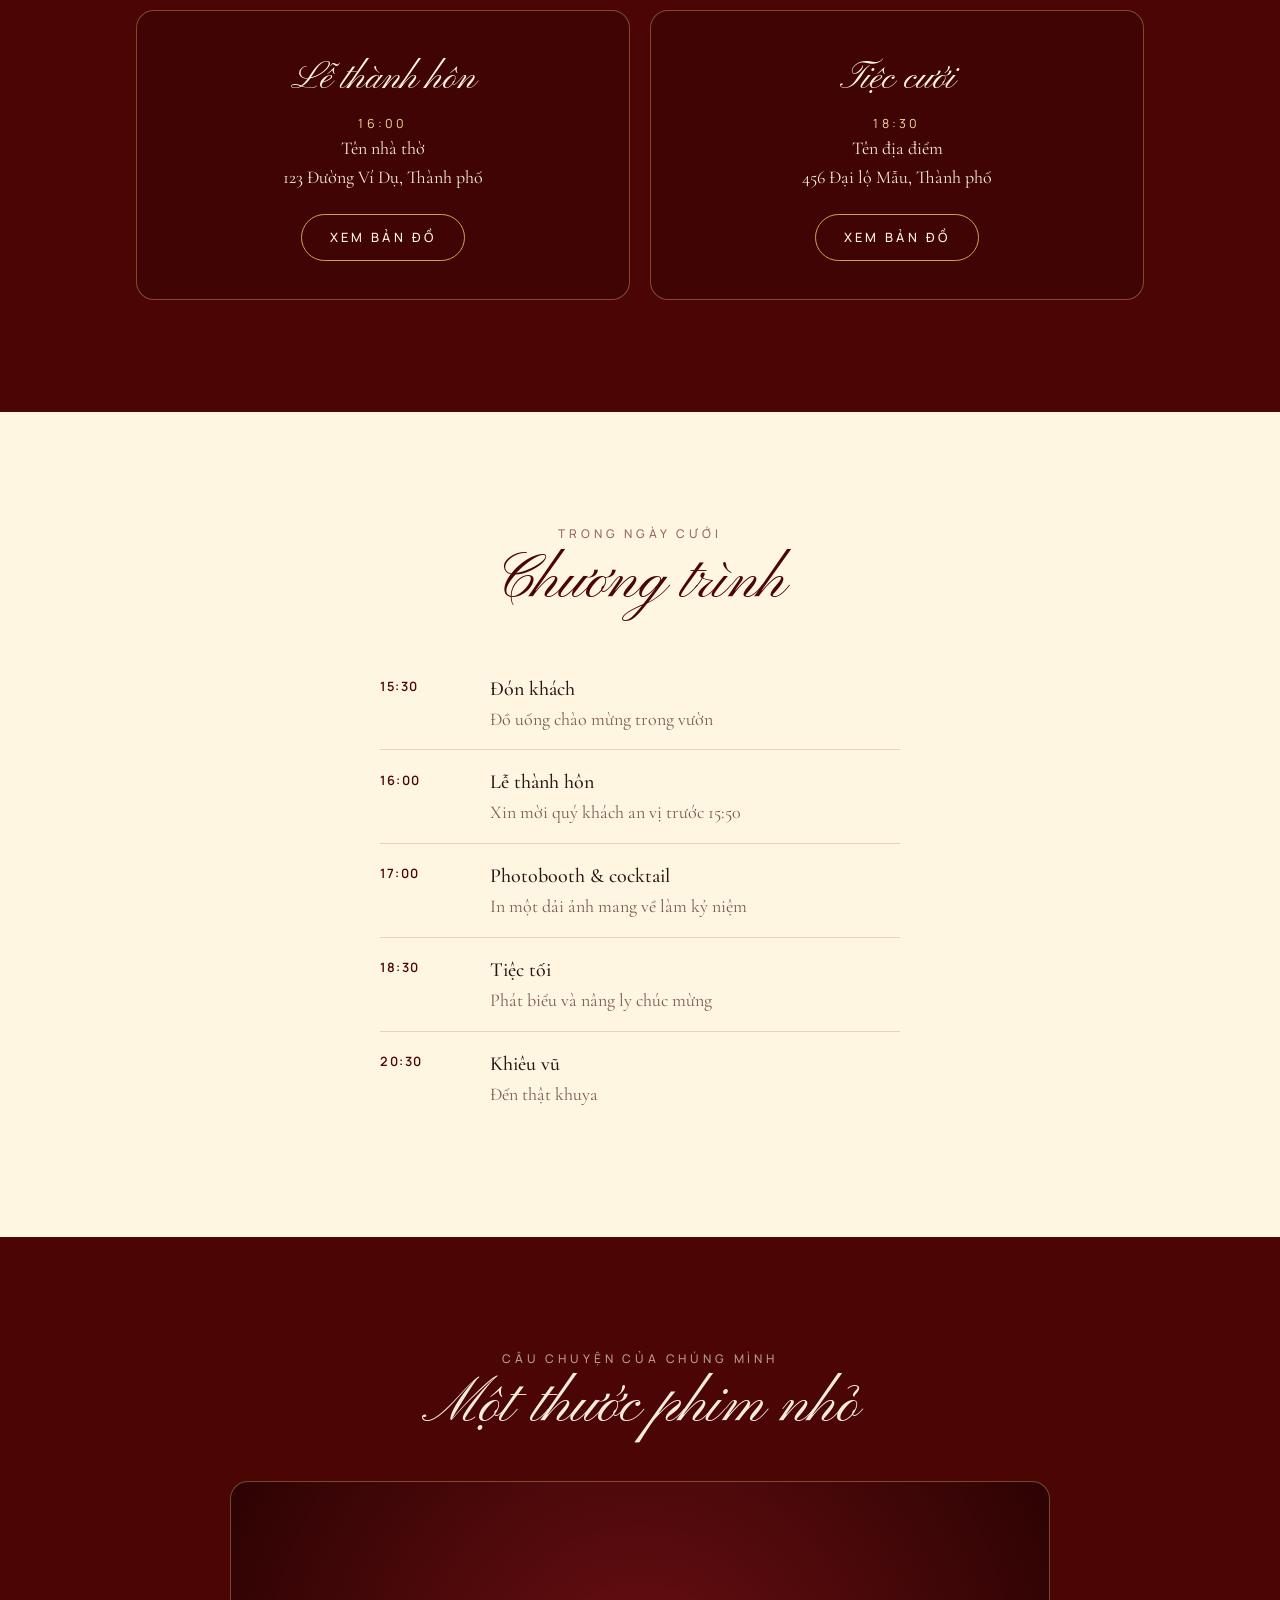
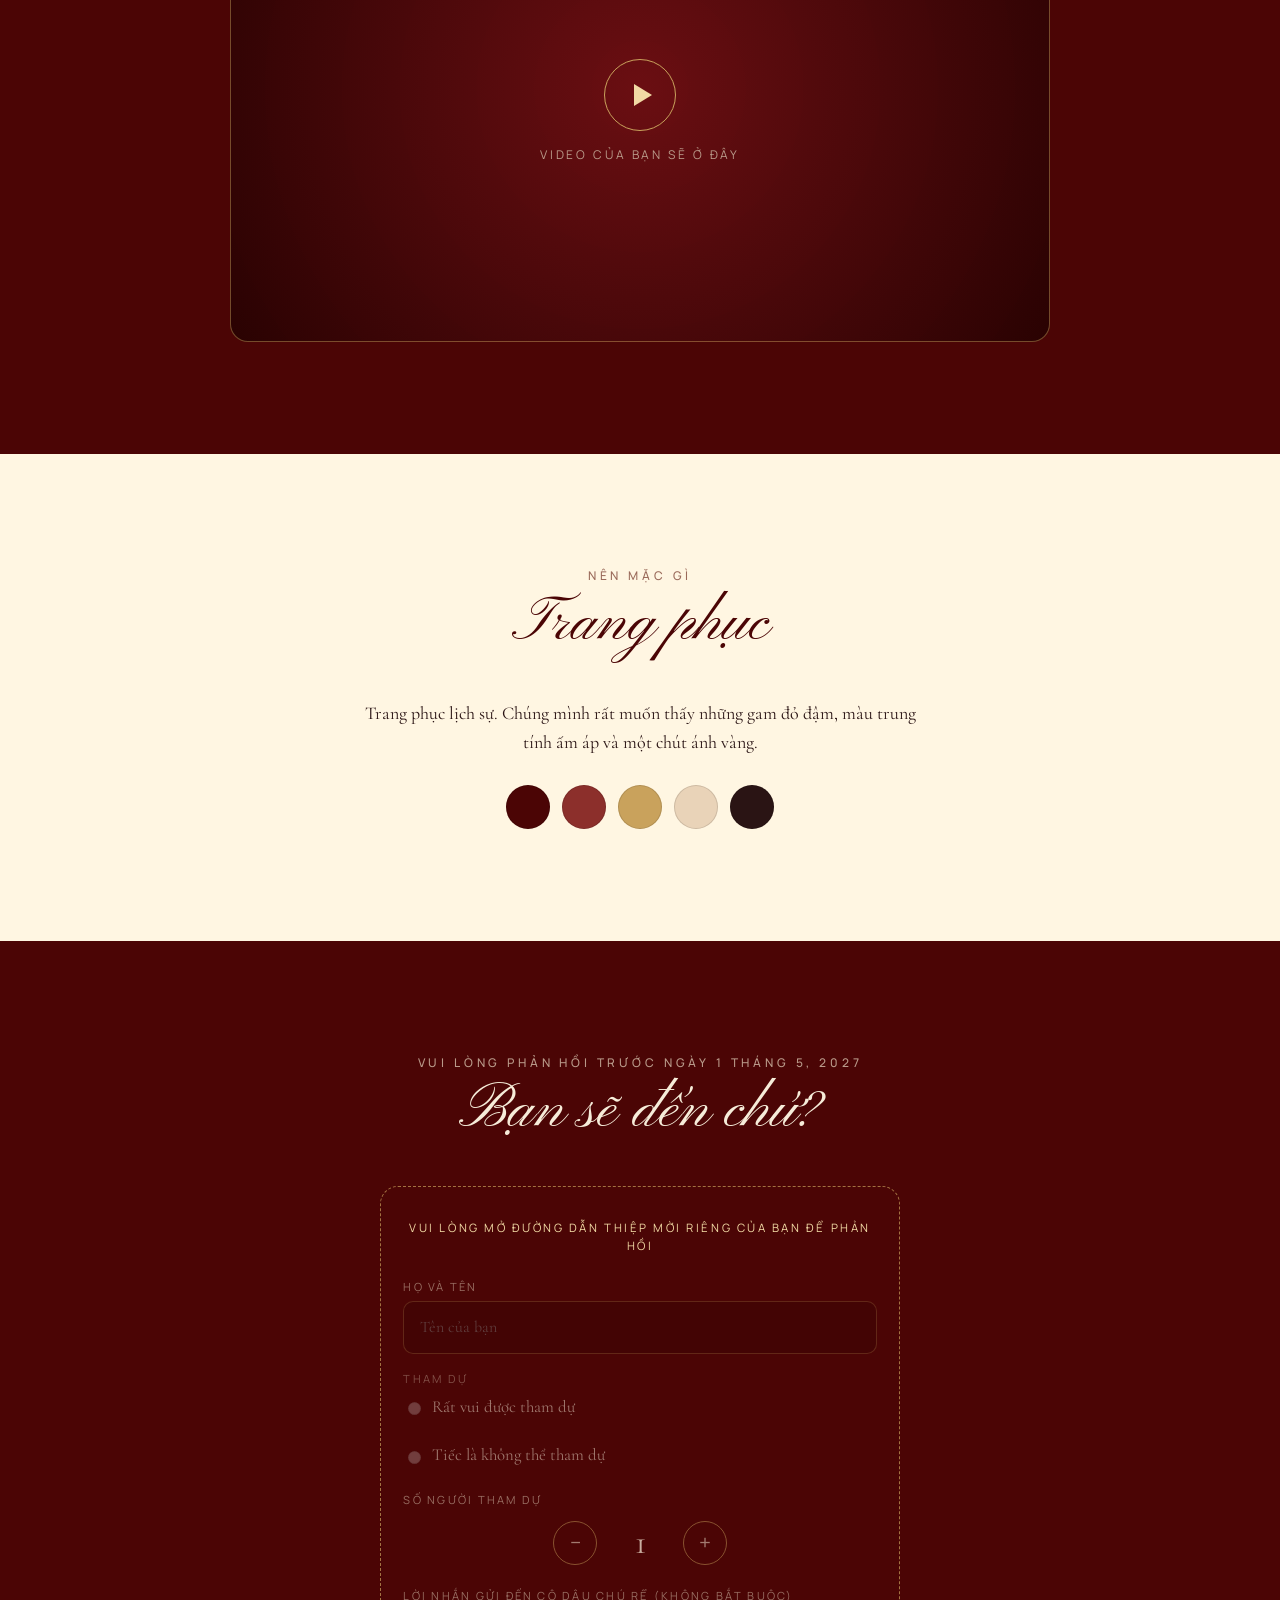
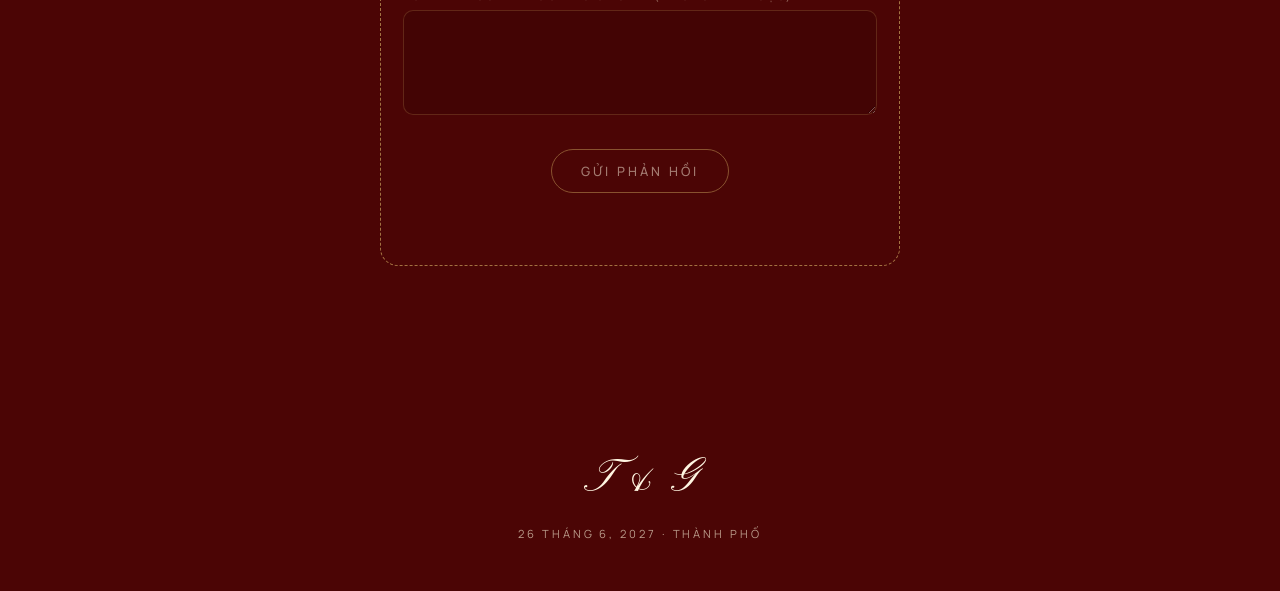
==== commit 0bd0b147: "Replace the guest-count dropdown with a styled stepper Co-Authored-By: Claude Sonnet 5.5 <noreply@an" ====
--- a/src/invitation.html
+++ b/src/invitation.html
@@ -193,14 +193,13 @@
               <label><input type="radio" name="attending" value="no"> <span data-i18n="reply.no">Tiếc là không thể tham dự</span></label>
             </fieldset>
             <div class="field" id="reply-guests-field">
-              <label for="reply-guests" data-i18n="reply.guests">Số người tham dự</label>
-              <select id="reply-guests" name="guests">
-                <option>1</option>
-                <option>2</option>
-                <option>3</option>
-                <option>4</option>
-                <option>5</option>
-              </select>
+              <p class="field__label" id="reply-guests-label" data-i18n="reply.guests">Số người tham dự</p>
+              <div class="stepper" role="group" aria-labelledby="reply-guests-label">
+                <button class="stepper__btn" type="button" data-step="-1" aria-label="Giảm số người" data-i18n-attr="aria-label:reply.guestsLess">&minus;</button>
+                <output class="stepper__value" id="reply-guests-value" aria-live="polite">1</output>
+                <button class="stepper__btn" type="button" data-step="1" aria-label="Tăng số người" data-i18n-attr="aria-label:reply.guestsMore">+</button>
+                <input type="hidden" id="reply-guests" name="guests" value="1">
+              </div>
             </div>
             <div class="field">
               <label for="reply-message" data-i18n="reply.message">Lời nhắn gửi đến cô dâu chú rể (không bắt buộc)</label>
--- a/src/assets/css/style.css
+++ b/src/assets/css/style.css
@@ -699,7 +699,8 @@
 }
 
 .field label,
-.field legend {
+.field legend,
+.field__label {
   display: block;
   margin-bottom: 0.35rem;
   padding: 0;
@@ -711,7 +712,6 @@
 }
 
 .field input:not([type="radio"]),
-.field select,
 .field textarea {
   width: 100%;
   padding: 0.8rem 1rem;
@@ -749,6 +749,57 @@
   resize: vertical;
 }
 
+/* Number-of-guests stepper */
+.field__label {
+  margin: 0 0 0.35rem;
+}
+
+.stepper {
+  display: flex;
+  align-items: center;
+  justify-content: center;
+  gap: 1.6rem;
+}
+
+.stepper__btn {
+  width: 2.75rem;
+  height: 2.75rem;
+  padding: 0;
+  border: 1px solid var(--brass);
+  border-radius: 50%;
+  background: transparent;
+  color: var(--cream-soft);
+  font-family: var(--font-sans);
+  font-size: 1.3rem;
+  line-height: 1;
+  cursor: pointer;
+  transition: background-color 0.3s, color 0.3s, opacity 0.3s;
+}
+
+.stepper__btn:not(:disabled):hover {
+  background: var(--brass);
+  color: var(--burgundy-deep);
+}
+
+.stepper__btn.is-limit {
+  opacity: 0.35;
+  cursor: default;
+}
+
+.stepper__btn.is-limit:not(:disabled):hover {
+  background: transparent;
+  color: var(--cream-soft);
+}
+
+.stepper__value {
+  min-width: 2ch;
+  text-align: center;
+  font-family: var(--font-serif);
+  font-size: 2.2rem;
+  font-variant-numeric: tabular-nums;
+  color: var(--cream-soft);
+}
+
 .reply__status {
   min-height: 1.4em;
   margin: 0;
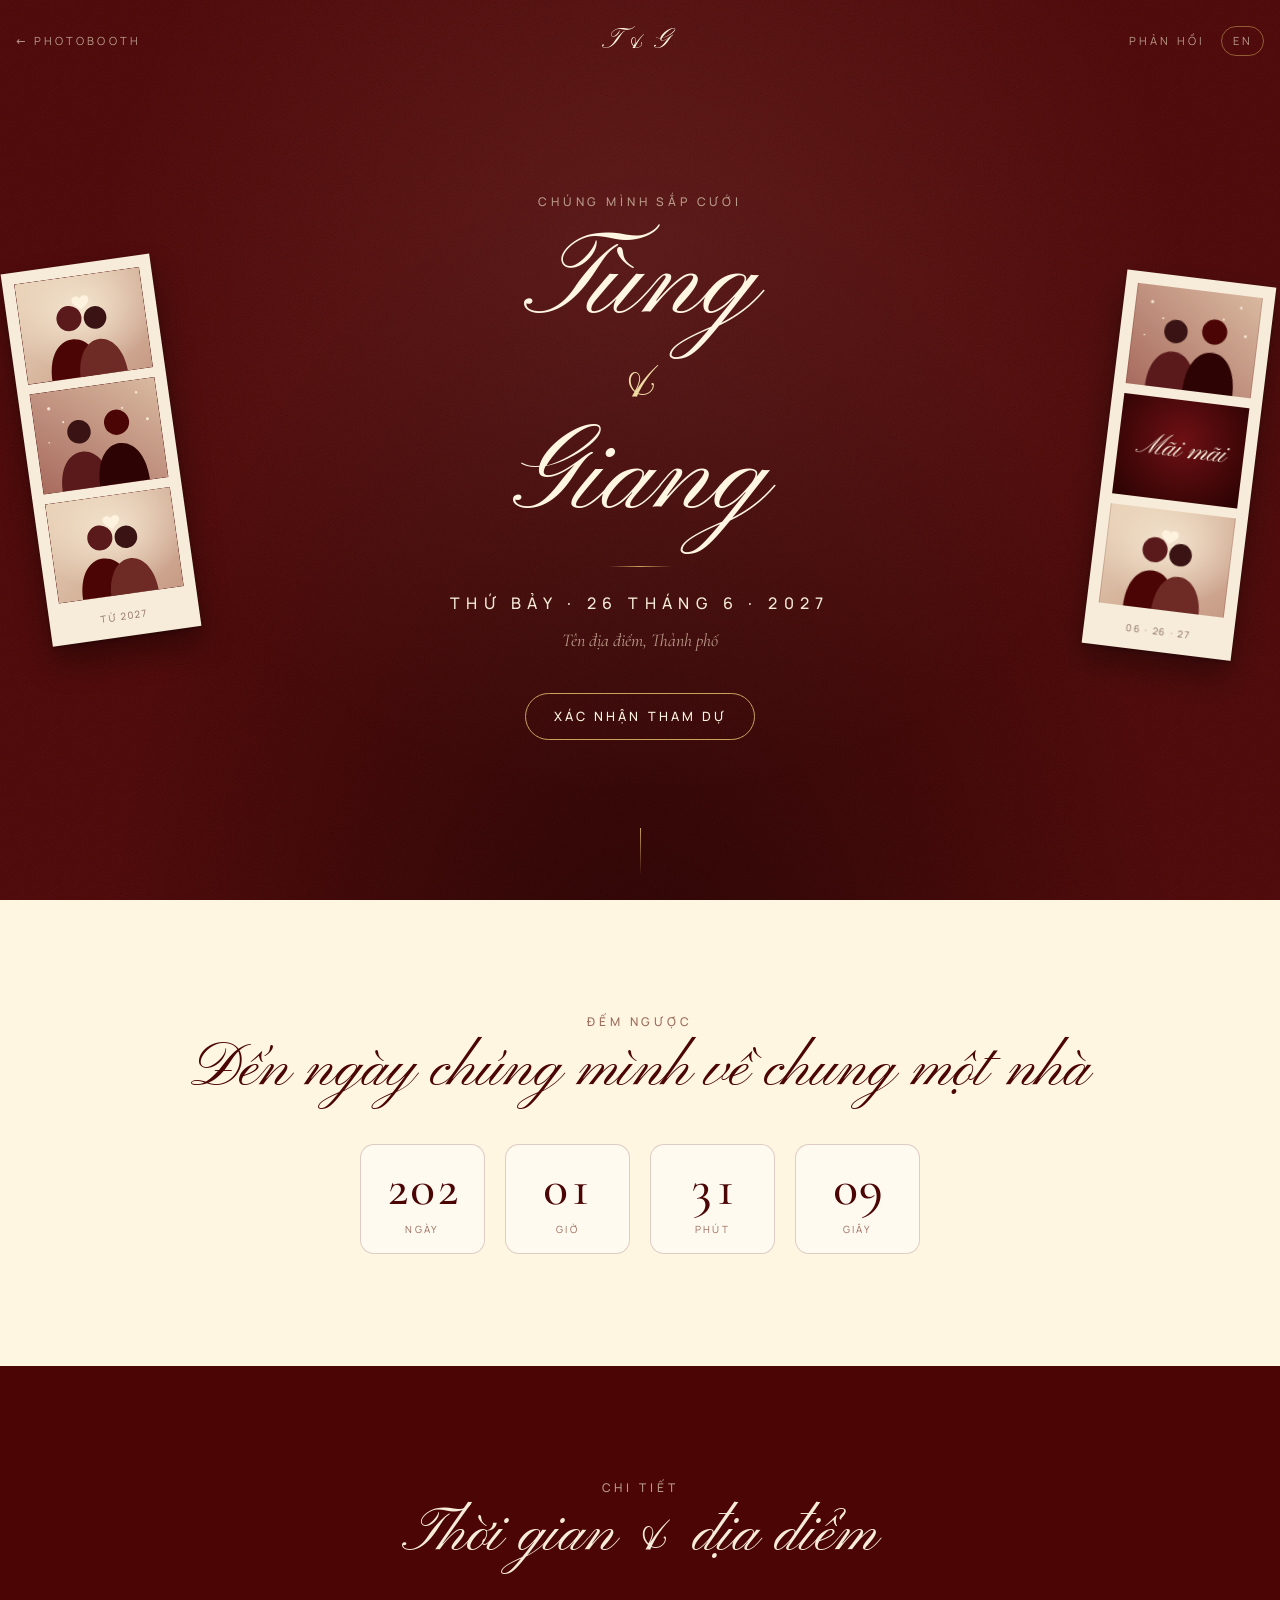
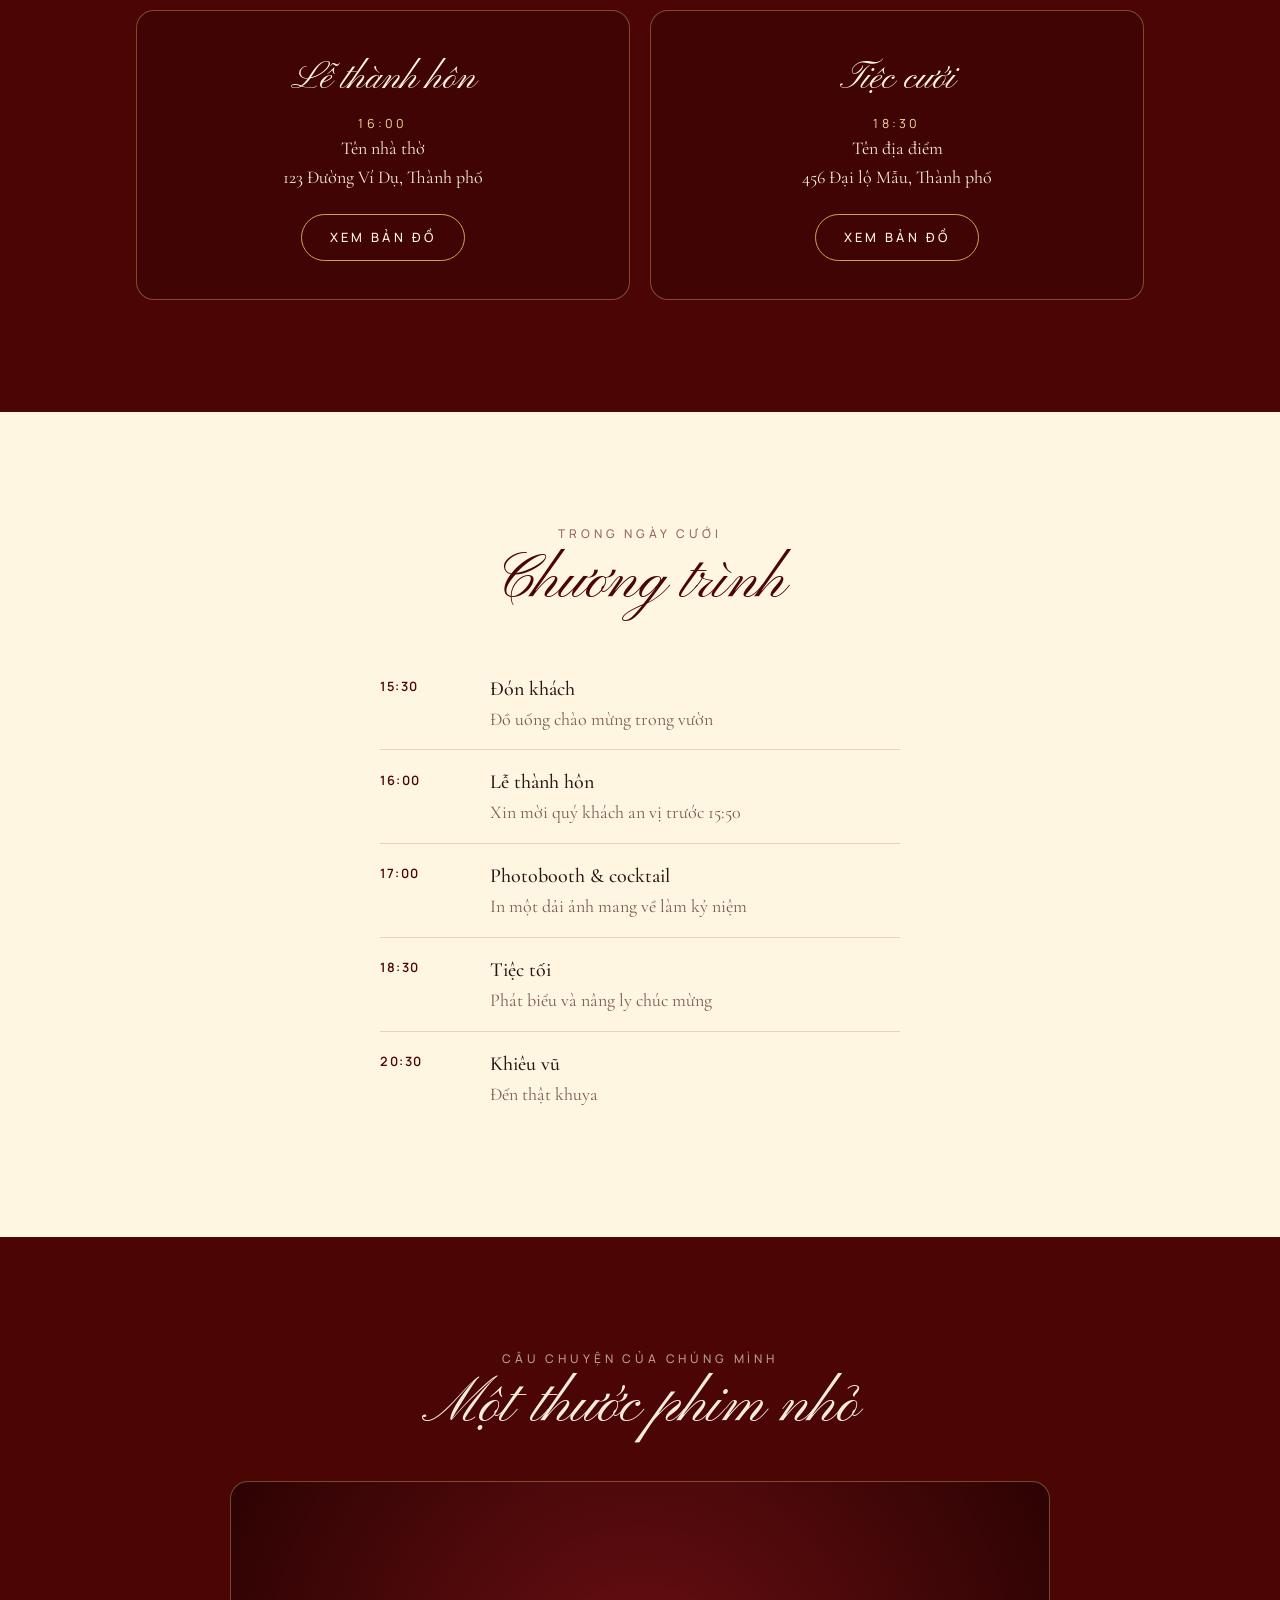
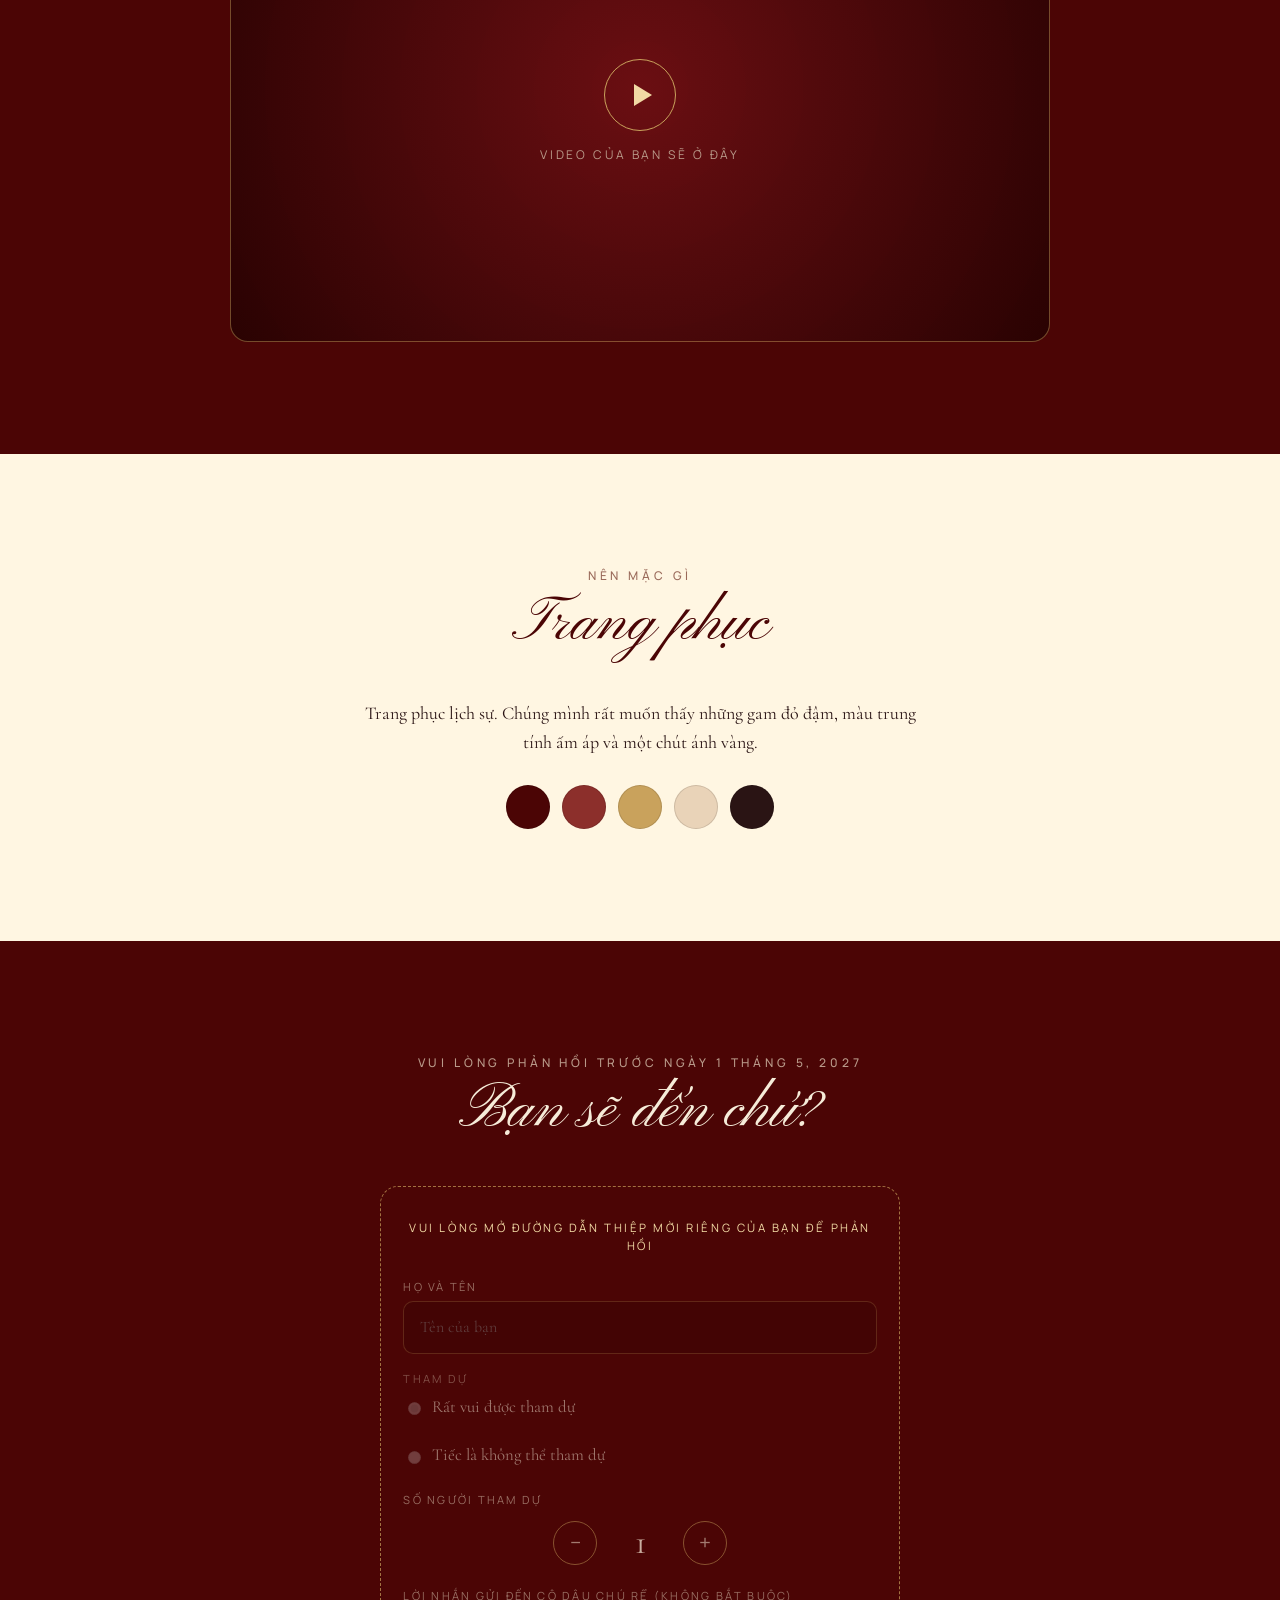
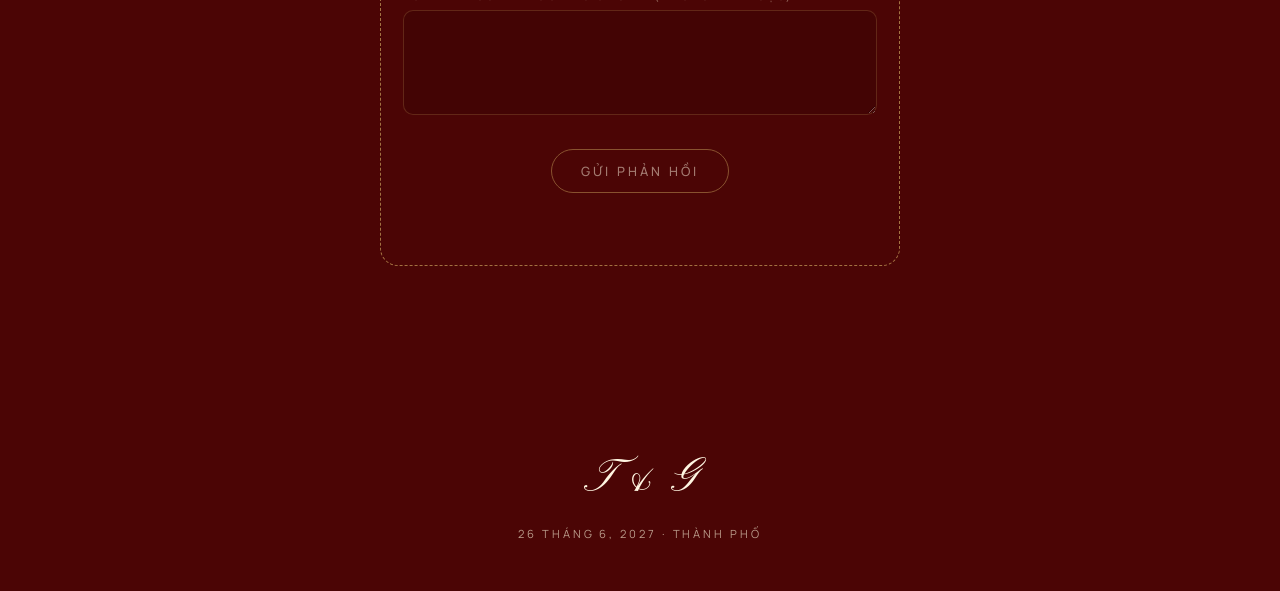
==== commit 5d894f4a: "Default the reply form to "accepts" Co-Authored-By: Claude Sonnet 5.5 <noreply@anthropic.com>" ====
--- a/src/invitation.html
+++ b/src/invitation.html
@@ -189,7 +189,7 @@
             </div>
             <fieldset class="field field--choice">
               <legend data-i18n="reply.attending">Tham dự</legend>
-              <label><input type="radio" name="attending" value="yes" required> <span data-i18n="reply.yes">Rất vui được tham dự</span></label>
+              <label><input type="radio" name="attending" value="yes" required checked> <span data-i18n="reply.yes">Rất vui được tham dự</span></label>
               <label><input type="radio" name="attending" value="no"> <span data-i18n="reply.no">Tiếc là không thể tham dự</span></label>
             </fieldset>
             <div class="field" id="reply-guests-field">
